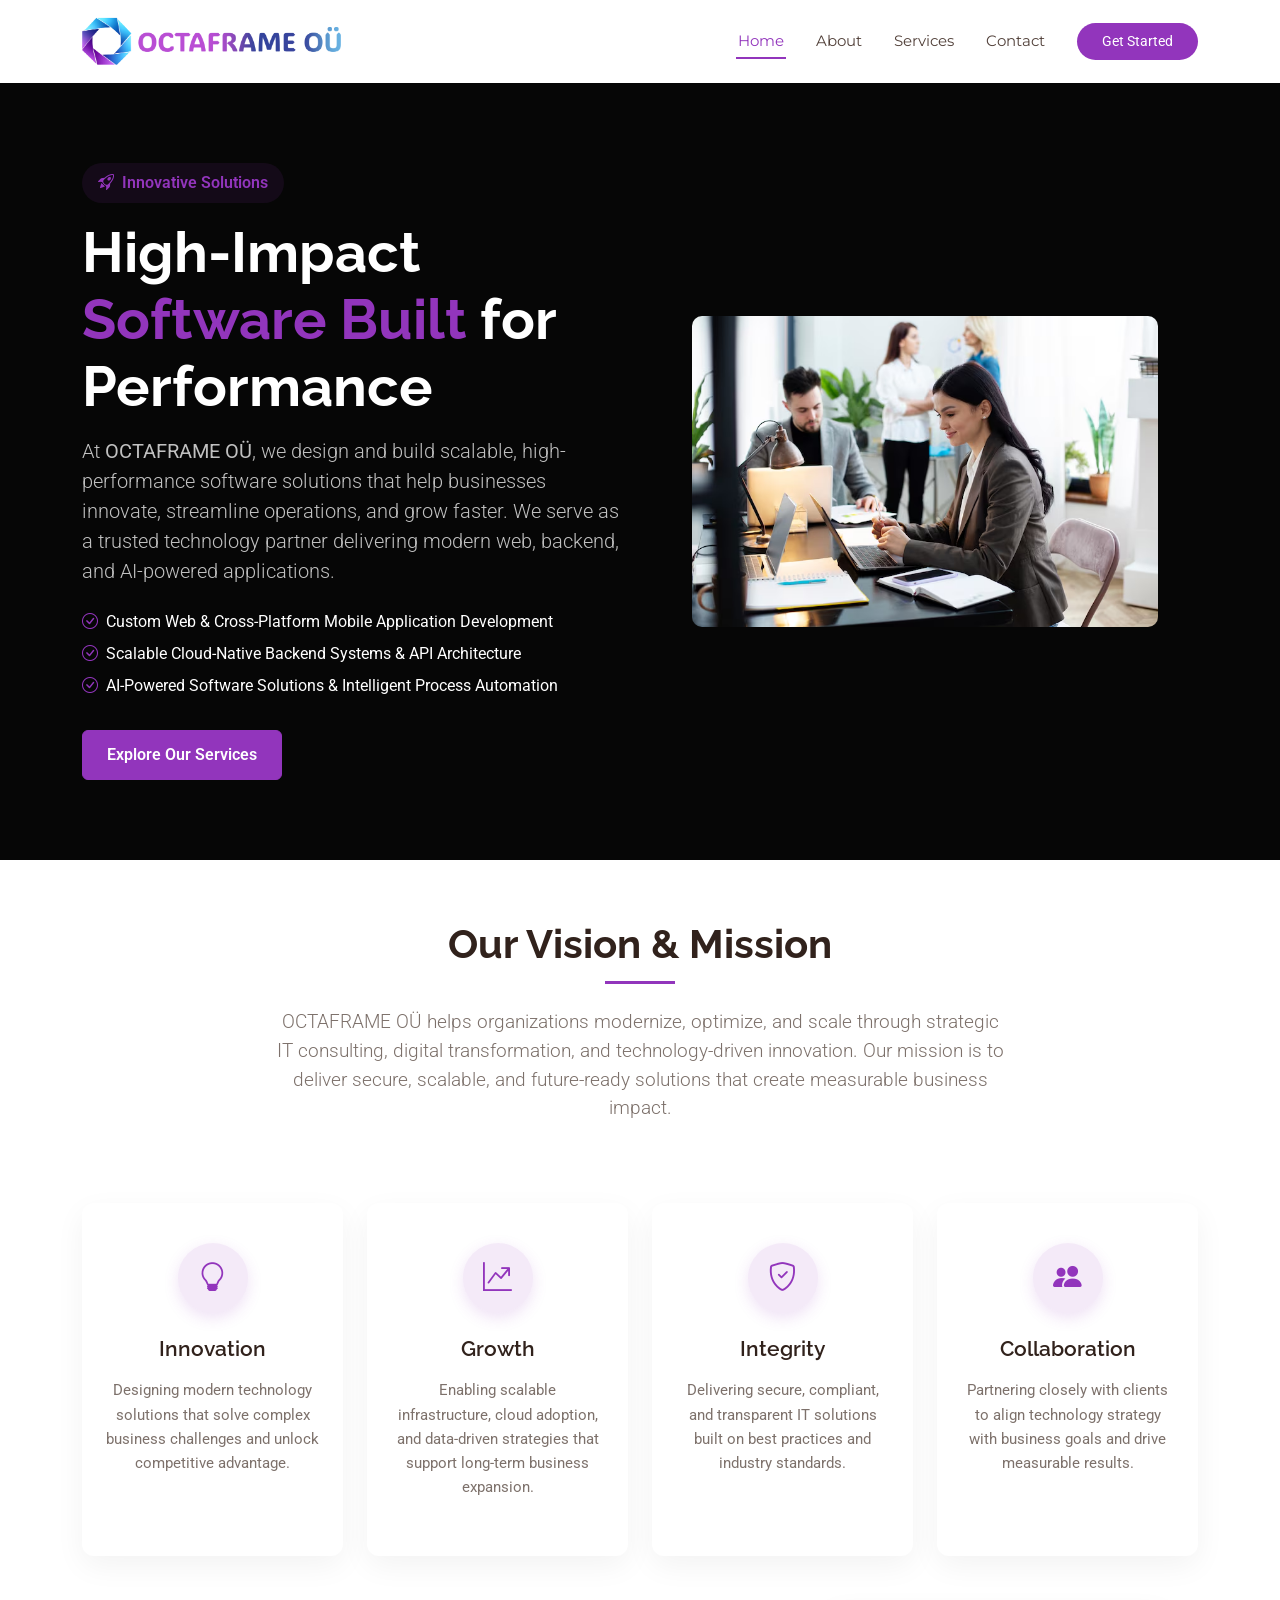
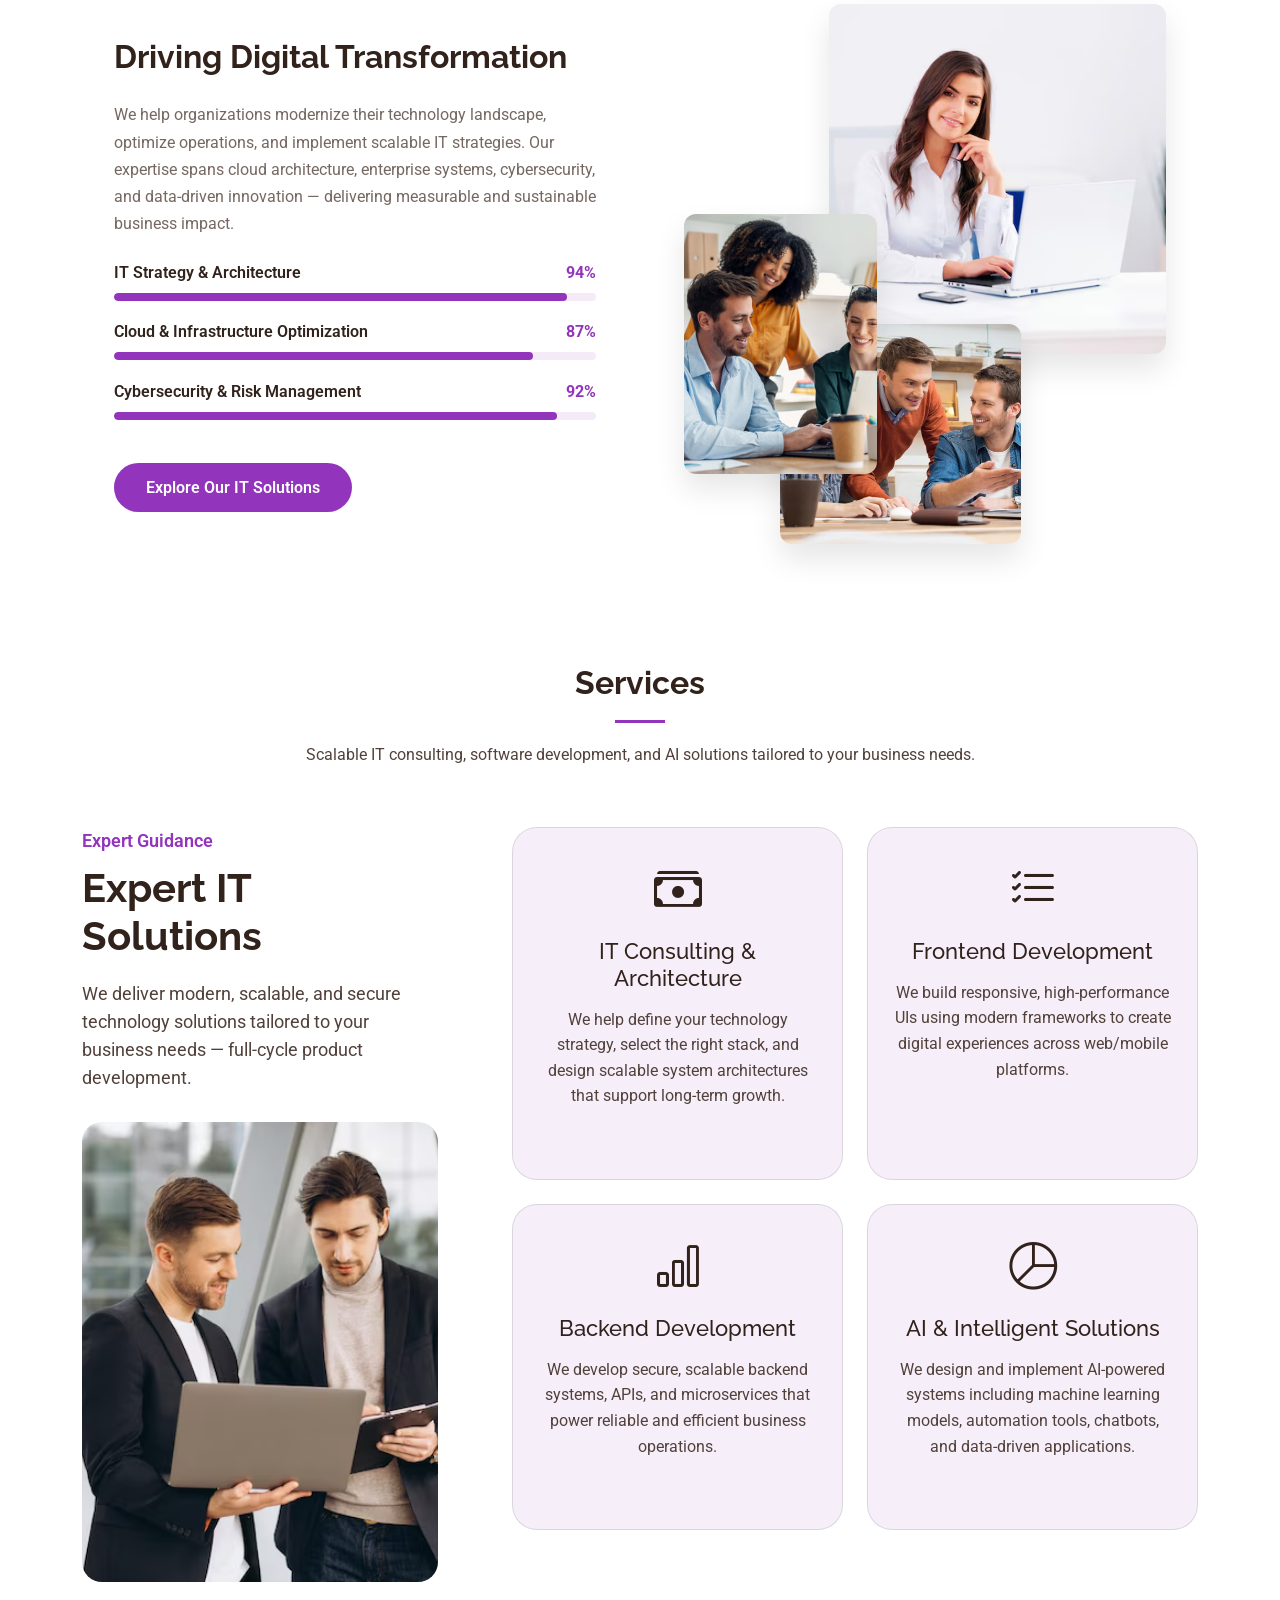
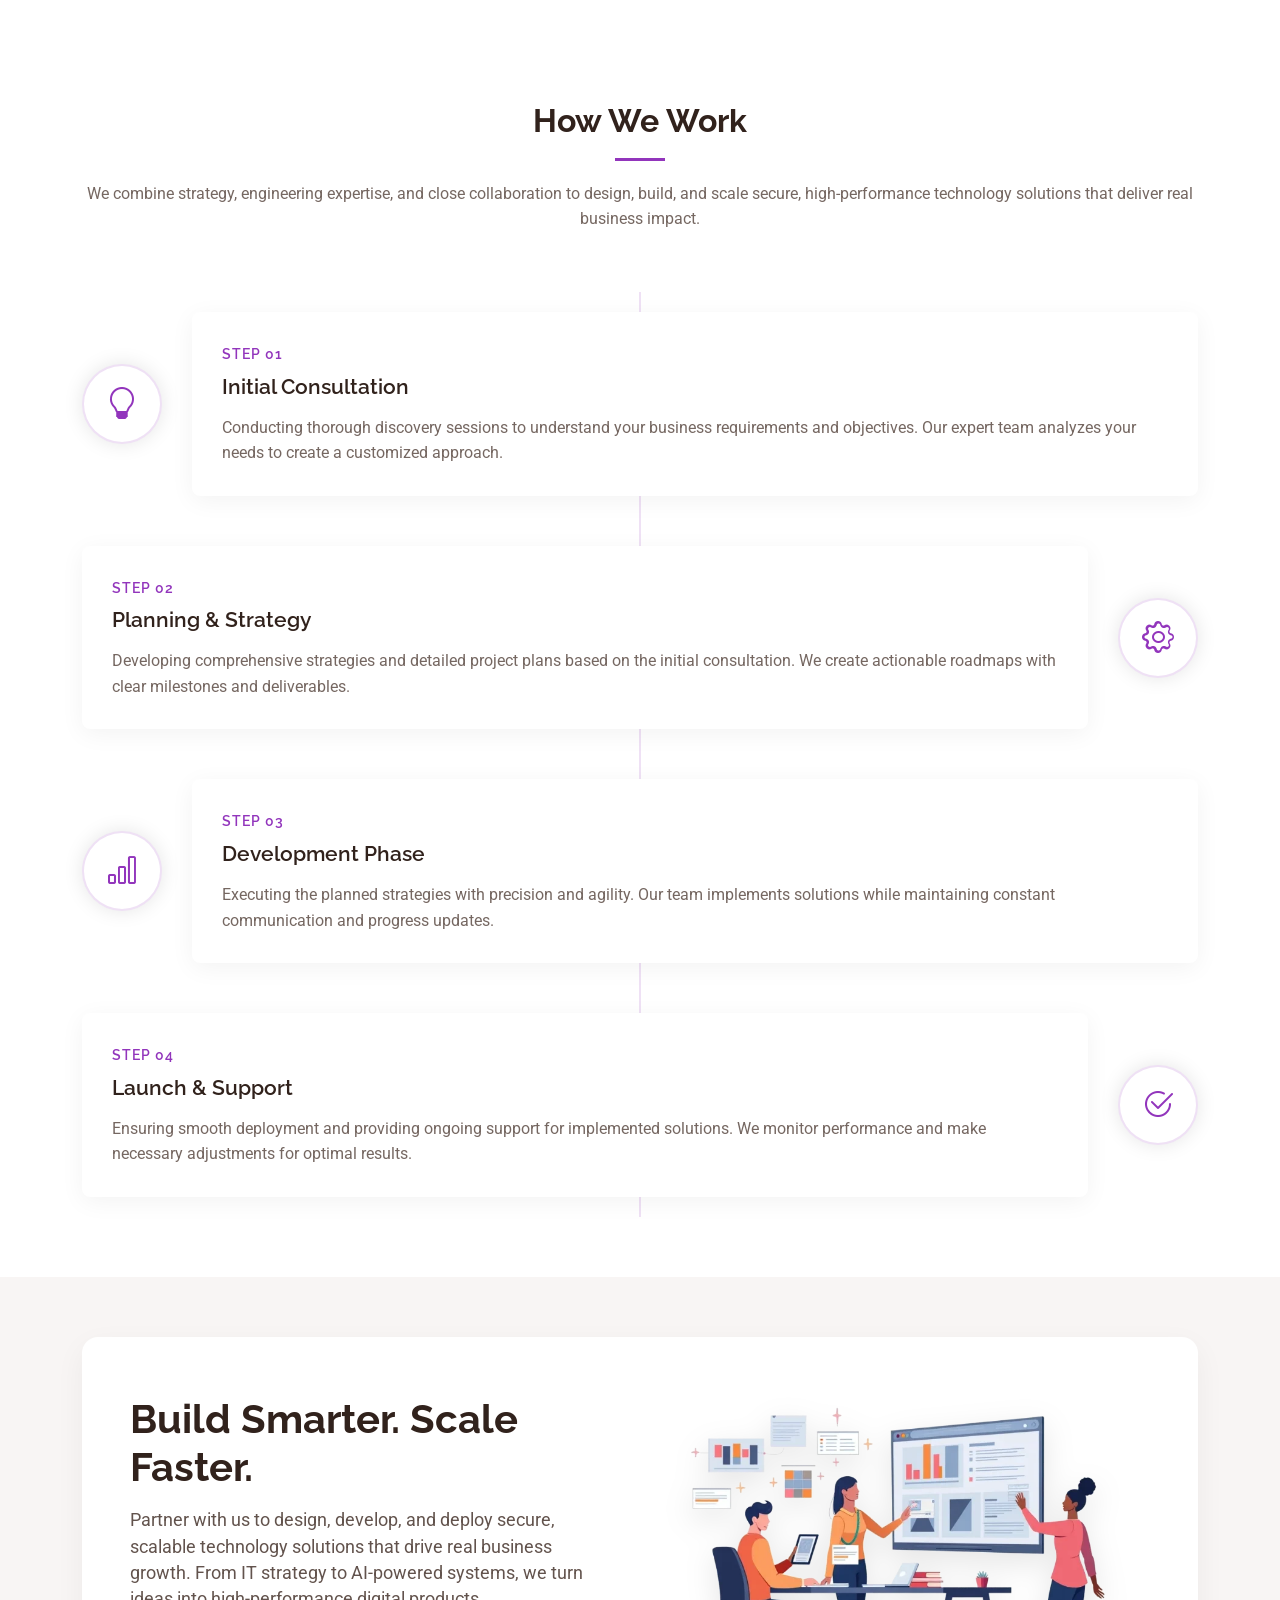
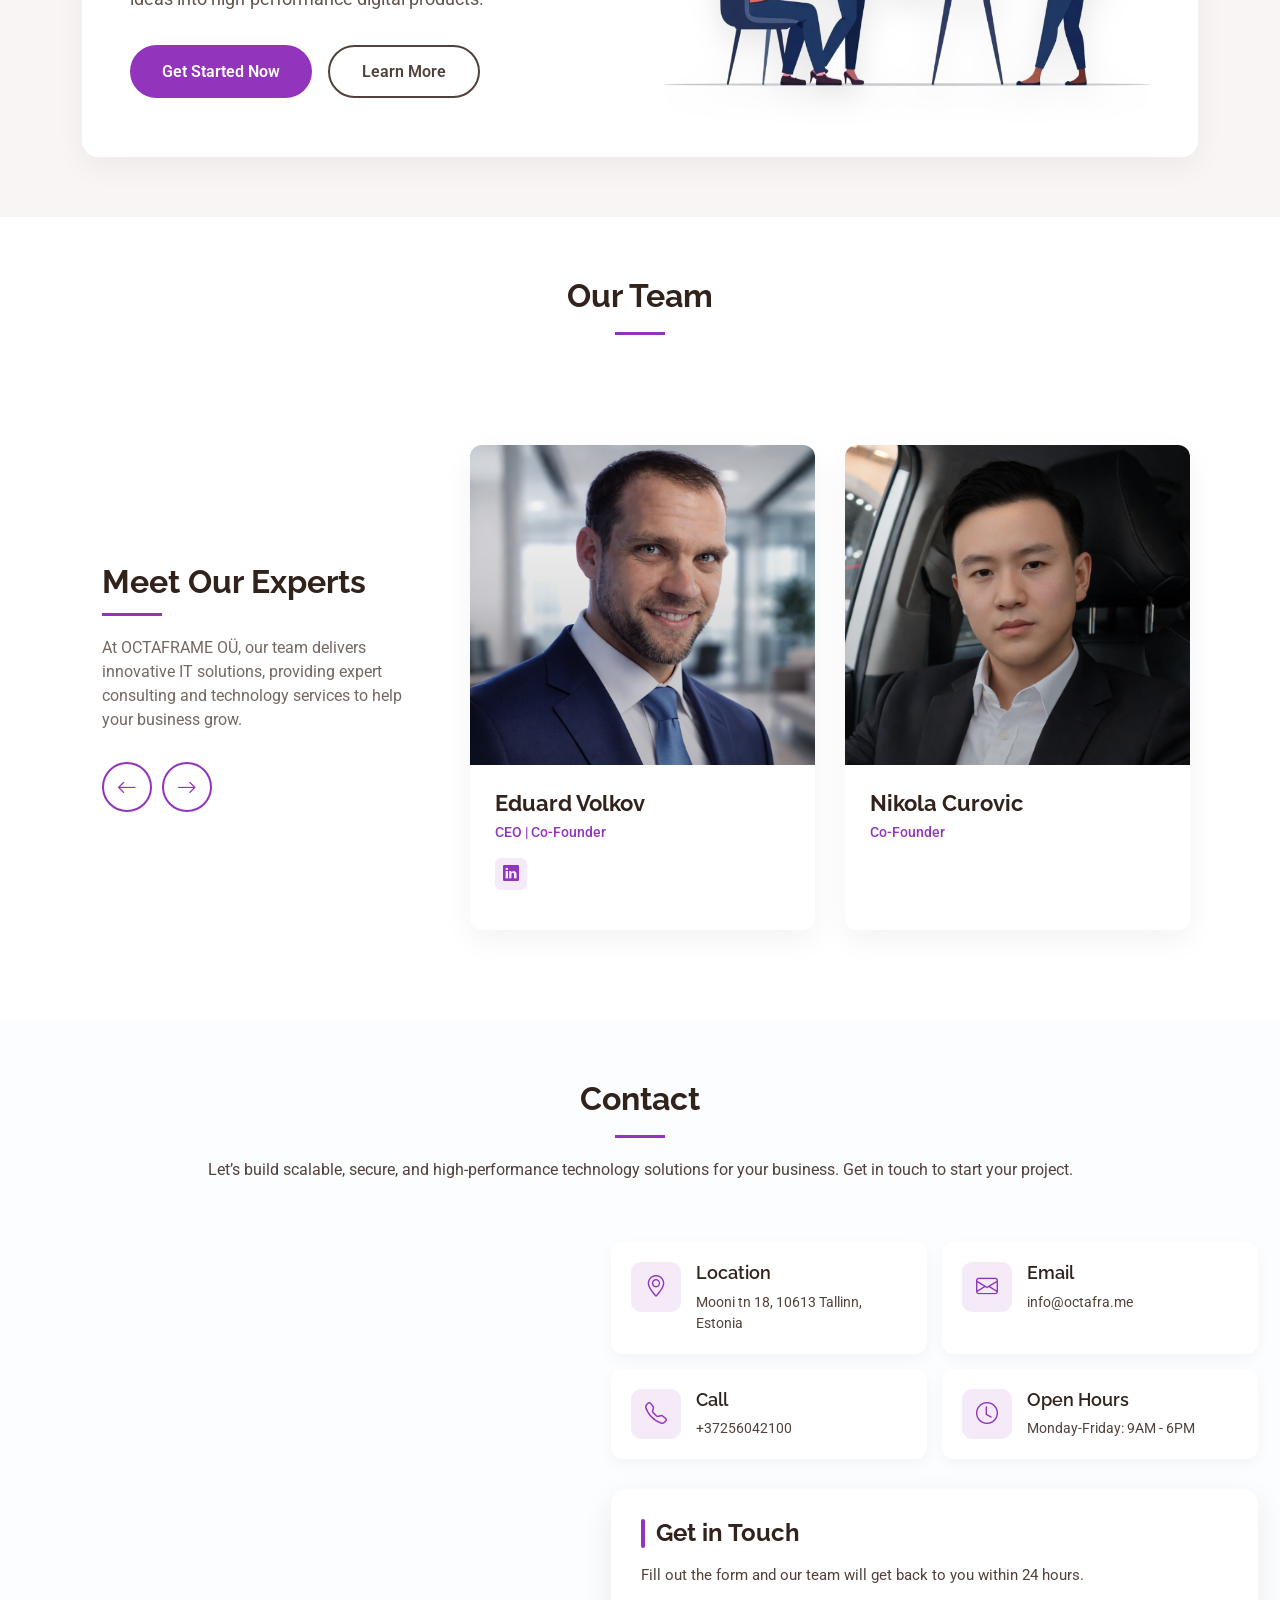
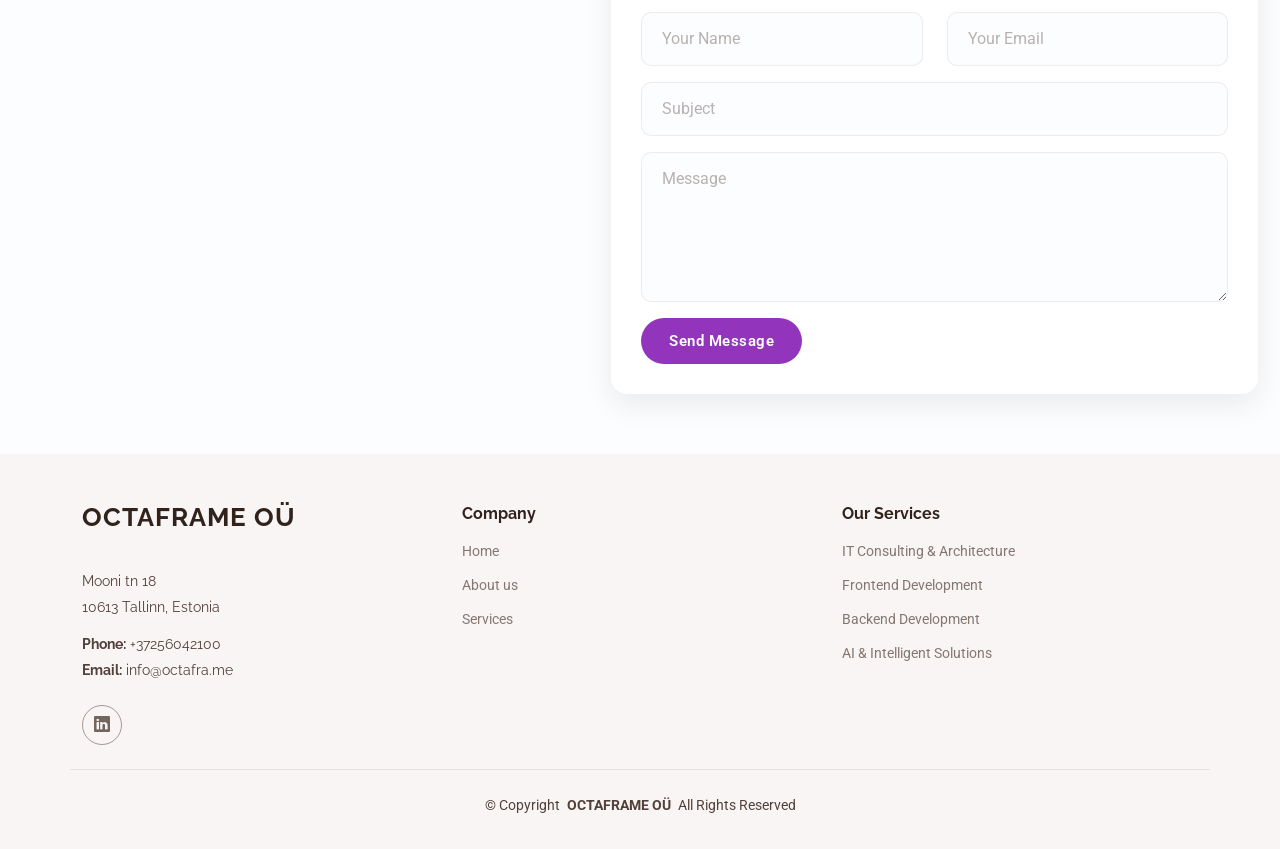
==== index.html @ 1a5373fe "first commit" ====
<!DOCTYPE html>
<html lang="en">

<head>
  <meta charset="utf-8">
  <meta content="width=device-width, initial-scale=1.0" name="viewport">
  <title>OCTAFRAME OÜ</title>
  <meta name="description" content="">
  <meta name="keywords" content="">

  <!-- Favicons -->
  <link href="assets/img/favicon.ico" rel="icon">
  <link href="assets/img/apple-touch-icon.png" rel="apple-touch-icon">

  <!-- Fonts -->
  <link href="https://fonts.googleapis.com" rel="preconnect">
  <link href="https://fonts.gstatic.com" rel="preconnect" crossorigin>
  <link href="https://fonts.googleapis.com/css2?family=Roboto:ital,wght@0,100;0,300;0,400;0,500;0,700;0,900;1,100;1,300;1,400;1,500;1,700;1,900&family=Montserrat:ital,wght@0,100;0,200;0,300;0,400;0,500;0,600;0,700;0,800;0,900;1,100;1,200;1,300;1,400;1,500;1,600;1,700;1,800;1,900&family=Raleway:ital,wght@0,100;0,200;0,300;0,400;0,500;0,600;0,700;0,800;0,900;1,100;1,200;1,300;1,400;1,500;1,600;1,700;1,800;1,900&display=swap" rel="stylesheet">

  <!-- Vendor CSS Files -->
  <link href="assets/vendor/bootstrap/css/bootstrap.min.css" rel="stylesheet">
  <link href="assets/vendor/bootstrap-icons/bootstrap-icons.css" rel="stylesheet">
  <link href="assets/vendor/aos/aos.css" rel="stylesheet">
  <link href="assets/vendor/swiper/swiper-bundle.min.css" rel="stylesheet">

  <!-- Main CSS File -->
  <link href="assets/css/main.css" rel="stylesheet">

  <!-- =======================================================
  * Template Name: Scout
  * Template URL: https://bootstrapmade.com/scout-bootstrap-multipurpose-template/
  * Updated: May 05 2025 with Bootstrap v5.3.5
  * Author: BootstrapMade.com
  * License: https://bootstrapmade.com/license/
  ======================================================== -->
</head>

<body class="index-page">

  <header id="header" class="header d-flex align-items-center sticky-top">
    <div class="container-fluid container-xl position-relative d-flex align-items-center">

      <a href="index.html" class="logo d-flex align-items-center me-auto">
        <!-- Uncomment the line below if you also wish to use an image logo -->
        <img src="assets/img/logo.png" alt="logo">
      </a>

      <nav id="navmenu" class="navmenu">
        <ul>
          <li><a href="#hero" class="active">Home</a></li>
          <li><a href="#about">About</a></li>
          <li><a href="#services">Services</a></li>
          <!-- <li><a href="#team">Team</a></li> -->
          <!-- <li class="dropdown"><a href="#"><span>Dropdown</span> <i class="bi bi-chevron-down toggle-dropdown"></i></a>
            <ul>
              <li><a href="#">Dropdown 1</a></li>
              <li class="dropdown"><a href="#"><span>Deep Dropdown</span> <i class="bi bi-chevron-down toggle-dropdown"></i></a>
                <ul>
                  <li><a href="#">Deep Dropdown 1</a></li>
                  <li><a href="#">Deep Dropdown 2</a></li>
                  <li><a href="#">Deep Dropdown 3</a></li>
                  <li><a href="#">Deep Dropdown 4</a></li>
                  <li><a href="#">Deep Dropdown 5</a></li>
                </ul>
              </li>
              <li><a href="#">Dropdown 2</a></li>
              <li><a href="#">Dropdown 3</a></li>
              <li><a href="#">Dropdown 4</a></li>
            </ul>
          </li> -->
          <li><a href="#contact">Contact</a></li>
        </ul>
        <i class="mobile-nav-toggle d-xl-none bi bi-list"></i>
      </nav>

      <a class="btn-getstarted" href="index.html#about">Get Started</a>

    </div>
  </header>

  <main class="main">

    <!-- Hero Section -->
    <section id="hero" class="hero section dark-background">
      <div class="container" data-aos="fade-up">
        <div class="row align-items-center">
          <div class="col-lg-6">
            <div class="hero-content" data-aos="fade-up" data-aos-delay="100">
              <div class="hero-tag">
                <i class="bi bi-rocket-takeoff"></i>
                <span>Innovative Solutions</span>
              </div>
              <h1>High-Impact <span class="highlight">Software Built</span> for Performance</h1>
              <p class="lead">
                At <b>OCTAFRAME OÜ</b>, we design and build scalable, high-performance software solutions that help businesses innovate, streamline operations, and grow faster. We serve as a trusted technology partner delivering modern web, backend, and AI-powered applications.
              <ul class="hero-features">
                <li><i class="bi bi-check-circle"></i> Custom Web & Cross-Platform Mobile Application Development</li>
                <li><i class="bi bi-check-circle"></i> Scalable Cloud-Native Backend Systems & API Architecture</li>
                <li><i class="bi bi-check-circle"></i> AI-Powered Software Solutions & Intelligent Process Automation</li>
              </ul>
              <div class="hero-cta">
                <a href="#services" class="btn btn-primary">Explore Our Services</a>
                <!-- <a href="tel:+1 (555) 987-6543" class="btn btn-link"><i class="bi bi-telephone"></i> +1 (555) 987-6543</a> -->
              </div>
            </div>
          </div>
          <div class="col-lg-6">
            <div class="hero-image-wrapper" data-aos="fade-up" data-aos-delay="300">
              <img src="assets/img/about/about-square-13.webp" alt="" class="img-fluid hero-image">
              <!-- <div class="stat-card top-right">
                <div class="stat-value">95%</div>
                <div class="stat-label">Client Satisfaction Score</div>
                <div class="stat-icon">
                  <i class="bi bi-graph-up-arrow"></i>
                </div>
              </div>
              <div class="stat-card bottom-left">
                <div class="stat-value">45+</div>
                <div class="stat-label">Successful Projects Completed</div>
                <div class="stat-icon">
                  <i class="bi bi-graph-up"></i>
                </div>
              </div> -->
            </div>
          </div>
        </div>
      </div>
    </section><!-- /Hero Section -->

    <!-- About Section -->
    <section id="about" class="about section">

      <div class="container" data-aos="fade-up" data-aos-delay="100">

        <div class="row justify-content-center mb-5">
          <div class="col-lg-8 text-center" data-aos="fade-up" data-aos-delay="200">
            <h2 class="section-heading">Our Vision &amp; Mission</h2>
            <p class="lead">
              OCTAFRAME OÜ helps organizations modernize, optimize, and scale through strategic IT consulting, digital transformation, and technology-driven innovation. Our mission is to deliver secure, scalable, and future-ready solutions that create measurable business impact.
            </p>
          </div>
        </div>

        <div class="row g-4 mb-5">
          <div class="col-md-6 col-lg-3" data-aos="fade-up" data-aos-delay="100">
            <div class="feature-box">
              <div class="icon-container">
                <i class="bi bi-lightbulb"></i>
              </div>
              <h4>Innovation</h4>
              <p>
                Designing modern technology solutions that solve complex business challenges and unlock competitive advantage.
              </p>
            </div>
          </div>

          <div class="col-md-6 col-lg-3" data-aos="fade-up" data-aos-delay="200">
            <div class="feature-box">
              <div class="icon-container">
                <i class="bi bi-graph-up-arrow"></i>
              </div>
              <h4>Growth</h4>
              <p>
                Enabling scalable infrastructure, cloud adoption, and data-driven strategies that support long-term business expansion.
              </p>
            </div>
          </div>

          <div class="col-md-6 col-lg-3" data-aos="fade-up" data-aos-delay="300">
            <div class="feature-box">
              <div class="icon-container">
                <i class="bi bi-shield-check"></i>
              </div>
              <h4>Integrity</h4>
              <p>
                Delivering secure, compliant, and transparent IT solutions built on best practices and industry standards.
              </p>
            </div>
          </div>

          <div class="col-md-6 col-lg-3" data-aos="fade-up" data-aos-delay="400">
            <div class="feature-box">
              <div class="icon-container">
                <i class="bi bi-people-fill"></i>
              </div>
              <h4>Collaboration</h4>
              <p>
                Partnering closely with clients to align technology strategy with business goals and drive measurable results.
              </p>
            </div>
          </div>
        </div>

        <div class="row align-items-center about-showcase">
          <div class="col-lg-6 order-lg-2" data-aos="fade-left" data-aos-delay="300">
            <div class="about-image-grid">
              <img src="assets/img/about/about-15.webp" class="img-grid-main" alt="Our company vision">
              <img src="assets/img/about/about-17.webp" class="img-grid-secondary" alt="Our team">
              <img src="assets/img/about/about-square-5.webp" class="img-grid-tertiary" alt="Our workspace">
              <!-- <div class="experience-badge" data-aos="zoom-in" data-aos-delay="500">
                <span class="years">2+</span>
                <span class="text">Years of Excellence</span>
              </div> -->
            </div>
          </div>
          <div class="col-lg-6 order-lg-1" data-aos="fade-right" data-aos-delay="200">
            <div class="about-content-box">
              <h3>Driving Digital Transformation</h3>
              <p class="mb-4">
                We help organizations modernize their technology landscape, optimize operations, and implement scalable IT strategies. Our expertise spans cloud architecture, enterprise systems, cybersecurity, and data-driven innovation — delivering measurable and sustainable business impact.
              </p>

              <div class="progress-item">
                <div class="d-flex justify-content-between">
                  <span class="progress-title">IT Strategy & Architecture</span>
                  <span class="progress-percent">94%</span>
                </div>
                <div class="progress">
                  <div class="progress-bar" role="progressbar" style="width: 94%" aria-valuenow="94" aria-valuemin="0" aria-valuemax="100"></div>
                </div>
              </div>

              <div class="progress-item">
                <div class="d-flex justify-content-between">
                  <span class="progress-title">Cloud & Infrastructure Optimization</span>
                  <span class="progress-percent">87%</span>
                </div>
                <div class="progress">
                  <div class="progress-bar" role="progressbar" style="width: 87%" aria-valuenow="87" aria-valuemin="0" aria-valuemax="100"></div>
                </div>
              </div>

              <div class="progress-item">
                <div class="d-flex justify-content-between">
                  <span class="progress-title">Cybersecurity & Risk Management</span>
                  <span class="progress-percent">92%</span>
                </div>
                <div class="progress">
                  <div class="progress-bar" role="progressbar" style="width: 92%" aria-valuenow="92" aria-valuemin="0" aria-valuemax="100"></div>
                </div>
              </div>

              <a href="about.html" class="btn btn-discover mt-4">Explore Our IT Solutions</a>
            </div>
          </div>
        </div>

      </div>

    </section><!-- /About Section -->

    <!-- Stats Section -->
    <!-- <section id="stats" class="stats section light-background">

      <div class="container" data-aos="fade-up" data-aos-delay="100">

        <div class="row gy-4">

          <div class="col-lg-6 col-md-12">
            <div class="stats-overview text-center text-lg-start" data-aos="fade-right" data-aos-delay="200">
              <h3>Our growth in numbers</h3>
              <p>
                In just over two years, we’ve partnered with ambitious businesses to deliver modern IT solutions, scalable systems, and measurable digital impact.
              </p>
            </div>
          </div>

          <div class="col-lg-6 col-md-12">
            <div class="stats-grid" data-aos="zoom-in" data-aos-delay="300">
              <div class="stats-card">
                <div class="stats-icon">
                  <i class="bi bi-people-fill"></i>
                </div>
                <div class="stats-content">
                  <div class="stats-number">
                    <span data-purecounter-start="0" data-purecounter-end="13" data-purecounter-duration="1" class="purecounter"></span><span class="plus">+</span>
                  </div>
                  <p>Satisfied Clients</p>
                </div>
              </div>

              <div class="stats-card">
                <div class="stats-icon">
                  <i class="bi bi-folder2-open"></i>
                </div>
                <div class="stats-content">
                  <div class="stats-number">
                    <span data-purecounter-start="0" data-purecounter-end="45" data-purecounter-duration="1" class="purecounter"></span><span class="plus">+</span>
                  </div>
                  <p>Projects Delivered</p>
                </div>
              </div>

              <div class="stats-card">
                <div class="stats-icon">
                  <i class="bi bi-headset"></i>
                </div>
                <div class="stats-content">
                  <div class="stats-number">
                    <span data-purecounter-start="0" data-purecounter-end="5000" data-purecounter-duration="1" class="purecounter"></span><span class="plus">+</span>
                  </div>
                  <p>Consulting Hours</p>
                </div>
              </div>

              <div class="stats-card">
                <div class="stats-icon">
                  <i class="bi bi-person-workspace"></i>
                </div>
                <div class="stats-content">
                  <div class="stats-number">
                    <span data-purecounter-start="0" data-purecounter-end="25" data-purecounter-duration="1" class="purecounter"></span><span class="plus">+</span>
                  </div>
                  <p>Technology Experts</p>
                </div>
              </div>
            </div>
          </div>

        </div>

      </div>

    </section> -->
    <!-- /Stats Section -->

    <!-- Services Section -->
    <section id="services" class="services section">

      <!-- Section Title -->
      <div class="container section-title" data-aos="fade-up">
        <h2>Services</h2>
        <p>Scalable IT consulting, software development, and AI solutions tailored to your business needs.</p>
      </div><!-- End Section Title -->

      <div class="container" data-aos="fade-up" data-aos-delay="100">

        <div class="services-row">
          <div class="row">
            <div class="col-lg-4">
              <div class="services-headline" data-aos="fade-up">
                <p class="services-subtitle">Expert Guidance</p>
                <h2 class="services-title">Expert IT Solutions</h2>
              </div>

              <div class="services-description" data-aos="fade-up" data-aos-delay="100">
                <p>
                 We deliver modern, scalable, and secure technology solutions tailored to your business needs — full-cycle product development.
                </p>
              </div>

              <div class="services-image-container" data-aos="fade-up" data-aos-delay="200">
                <div class="services-image">
                  <img src="assets/img/services/services-12.webp" alt="Services" class="img-fluid">
                </div>
              </div>
            </div>

            <div class="col-lg-8">
              <div class="services-grid">
                <div class="row gy-4">
                  <!-- Service Item 1 -->
                  <div class="col-md-6" data-aos="fade-up" data-aos-delay="100">
                    <div class="service-card">
                      <div class="service-content text-center">
                        <div class="service-icon">
                          <i class="bi bi-cash-stack"></i>
                        </div>
                        <div class="service-info">
                          <h3><a href="#">IT Consulting & Architecture</a></h3>
                          <p>We help define your technology strategy, select the right stack, and design scalable system architectures that support long-term growth.</p>
                          <!-- <div class="service-action">
                            <a href="service-details.html" class="read-more-btn">Details <i class="bi bi-arrow-right"></i></a>
                          </div> -->
                        </div>
                      </div>
                    </div>
                  </div>

                  <!-- Service Item 2 -->
                  <div class="col-md-6" data-aos="fade-up" data-aos-delay="200">
                    <div class="service-card">
                      <div class="service-content text-center">
                        <div class="service-icon">
                          <i class="bi bi-list-check"></i>
                        </div>
                        <div class="service-info">
                          <h3><a href="#">Frontend Development</a></h3>
                          <p>
                            We build responsive, high-performance UIs using modern frameworks to create digital experiences across web/mobile platforms.
                          </p>
                          <!-- <div class="service-action">
                            <a href="service-details.html" class="read-more-btn">View More <i class="bi bi-arrow-right"></i></a>
                          </div> -->
                        </div>
                      </div>
                    </div>
                  </div>

                  <!-- Service Item 3 -->
                  <div class="col-md-6" data-aos="fade-up" data-aos-delay="300">
                    <div class="service-card">
                      <div class="service-content text-center">
                        <div class="service-icon">
                          <i class="bi bi-bar-chart"></i>
                        </div>
                        <div class="service-info">
                          <h3><a href="#">Backend Development</a></h3>
                          <p>
                            We develop secure, scalable backend systems, APIs, and microservices that power reliable and efficient business operations.
                          </p>
                          <!-- <div class="service-action">
                            <a href="service-details.html" class="read-more-btn">Read More <i class="bi bi-arrow-right"></i></a>
                          </div> -->
                        </div>
                      </div>
                    </div>
                  </div>

                  <!-- Service Item 4 -->
                  <div class="col-md-6" data-aos="fade-up" data-aos-delay="400">
                    <div class="service-card">
                      <div class="service-content text-center">
                        <div class="service-icon">
                          <i class="bi bi-pie-chart"></i>
                        </div>
                        <div class="service-info">
                          <h3><a href="#">AI & Intelligent Solutions</a></h3>
                          <p>
                            We design and implement AI-powered systems including machine learning models, automation tools, chatbots, and data-driven applications.
                          </p>
                          <!-- <div class="service-action">
                            <a href="service-details.html" class="read-more-btn">Learn More <i class="bi bi-arrow-right"></i></a>
                          </div> -->
                        </div>
                      </div>
                    </div>
                  </div>
                </div>
              </div>
            </div>
          </div>
        </div>

      </div>

    </section><!-- /Services Section -->

    
  

    <!-- How We Work Section -->
    <section id="how-we-work" class="how-we-work section">

      <!-- Section Title -->
      <div class="container section-title" data-aos="fade-up">
        <h2>How We Work</h2>
        <p>
          We combine strategy, engineering expertise, and close collaboration to design, build, and scale secure, high-performance technology solutions that deliver real business impact.
        </p>
      </div><!-- End Section Title -->

      <div class="container" data-aos="fade-up" data-aos-delay="100">

        <div class="steps-wrapper">

          <div class="step-item" data-aos="fade-right" data-aos-delay="200">
            <div class="step-content">
              <div class="step-icon">
                <i class="bi bi-lightbulb"></i>
              </div>
              <div class="step-info">
                <span class="step-number">Step 01</span>
                <h3>Initial Consultation</h3>
                <p>Conducting thorough discovery sessions to understand your business requirements and objectives. Our expert team analyzes your needs to create a customized approach.</p>
              </div>
            </div>
          </div><!-- End Step Item -->

          <div class="step-item" data-aos="fade-left" data-aos-delay="300">
            <div class="step-content">
              <div class="step-icon">
                <i class="bi bi-gear"></i>
              </div>
              <div class="step-info">
                <span class="step-number">Step 02</span>
                <h3>Planning &amp; Strategy</h3>
                <p>Developing comprehensive strategies and detailed project plans based on the initial consultation. We create actionable roadmaps with clear milestones and deliverables.</p>
              </div>
            </div>
          </div><!-- End Step Item -->

          <div class="step-item" data-aos="fade-right" data-aos-delay="400">
            <div class="step-content">
              <div class="step-icon">
                <i class="bi bi-bar-chart"></i>
              </div>
              <div class="step-info">
                <span class="step-number">Step 03</span>
                <h3>Development Phase</h3>
                <p>Executing the planned strategies with precision and agility. Our team implements solutions while maintaining constant communication and progress updates.</p>
              </div>
            </div>
          </div><!-- End Step Item -->

          <div class="step-item" data-aos="fade-left" data-aos-delay="500">
            <div class="step-content">
              <div class="step-icon">
                <i class="bi bi-check2-circle"></i>
              </div>
              <div class="step-info">
                <span class="step-number">Step 04</span>
                <h3>Launch &amp; Support</h3>
                <p>Ensuring smooth deployment and providing ongoing support for implemented solutions. We monitor performance and make necessary adjustments for optimal results.</p>
              </div>
            </div>
          </div><!-- End Step Item -->

        </div>

      </div>

    </section><!-- /How We Work Section -->


    <!-- Call To Action Section -->
    <section id="call-to-action" class="call-to-action section light-background">
      <div class="container" data-aos="fade-up" data-aos-delay="100">
        <div class="cta-wrapper">
          <div class="cta-content" data-aos="fade-right" data-aos-delay="200">
            <h2>Build Smarter. Scale Faster.</h2>
            <p>
              Partner with us to design, develop, and deploy secure, scalable technology solutions that drive real business growth. From IT strategy to AI-powered systems, we turn ideas into high-performance digital products.
            </p>
            <div class="cta-buttons">
              <a href="#" class="btn-primary">Get Started Now</a>
              <a href="#" class="btn-outline">Learn More</a>
            </div>
          </div>
          <div class="cta-image" data-aos="fade-left" data-aos-delay="300">
            <img src="assets/img/illustration/illustration-13.webp" alt="CTA Illustration" class="img-fluid">
          </div>
        </div>
      </div>
    </section><!-- /Call To Action Section -->

     <!-- Team Section -->
    <section id="team" class="team section">
      <!-- Section Title -->
      <div class="container section-title" data-aos="fade-up">
        <h2>Our Team</h2>
      </div><!-- End Section Title -->

      <div class="container" data-aos="fade-up" data-aos-delay="100">

        <div class="row">
          <div class="col-lg-4 team-intro" data-aos="fade-right" data-aos-delay="200">
            <div class="team-intro-content">
              <h2>Meet Our Experts</h2>
              <p>At OCTAFRAME OÜ, our team delivers innovative IT solutions, providing expert consulting and technology services to help your business grow.</p>
              <div class="team-navigation">
                <button class="team-nav-prev"><i class="bi bi-arrow-left"></i></button>
                <button class="team-nav-next"><i class="bi bi-arrow-right"></i></button>
              </div>
            </div>
          </div>

          <div class="col-lg-8 team-carousel-wrap">
            <div class="team-carousel swiper init-swiper">
              <script type="application/json" class="swiper-config">
                {
                  "loop": true,
                  "speed": 800,
                  "autoplay": {
                    "delay": 5000
                  },
                  "slidesPerView": 1,
                  "spaceBetween": 20,
                  "navigation": {
                    "nextEl": ".team-nav-next",
                    "prevEl": ".team-nav-prev"
                  },
                  "breakpoints": {
                    "576": {
                      "slidesPerView": 2,
                      "spaceBetween": 20
                    },
                    "992": {
                      "slidesPerView": 2,
                      "spaceBetween": 30
                    }
                  }
                }
              </script>
              <div class="swiper-wrapper">

                <div class="swiper-slide">
                  <div class="member-card">
                    <div class="member-image">
                      <img src="assets/img/person/person-m-3.webp" class="img-fluid" alt="" loading="lazy">
                    </div>
                    <div class="member-info">
                      <h3>Eduard Volkov</h3>
                      <span>CEO | Co-Founder</span>
                      <div class="member-social">
                        <!-- <a href="#"><i class="bi bi-twitter-x"></i></a>
                        <a href="#"><i class="bi bi-facebook"></i></a> -->
                        <a href="https://www.linkedin.com/in/eduardvolkov/" target="_blank"><i class="bi bi-linkedin"></i></a>
                      </div>
                      <!-- <div class="member-bio">
                        <p>Lorem ipsum dolor sit amet, consectetur adipiscing elit. Ut elit tellus, luctus nec ullamcorper mattis.</p>
                      </div> -->
                    </div>
                  </div>
                </div><!-- End slide item -->

                <div class="swiper-slide">
                  <div class="member-card">
                    <div class="member-image">
                      <img src="assets/img/person/person-f-5.webp" class="img-fluid" alt="" loading="lazy">
                    </div>
                    <div class="member-info">
                      <h3>Nikola Curovic</h3>
                      <span>Co-Founder</span>
                      <!-- <div class="member-social">
                        <a href="#"><i class="bi bi-twitter-x"></i></a>
                        <a href="#"><i class="bi bi-facebook"></i></a>
                        <a href="#"><i class="bi bi-linkedin"></i></a>
                      </div>
                      <div class="member-bio">
                        <p>Duis aute irure dolor in reprehenderit in voluptate velit esse cillum dolore eu fugiat nulla pariatur.</p>
                      </div> -->
                    </div>
                  </div>
                </div><!-- End slide item -->

              </div>
            </div>
          </div>
        </div>

      </div>
    </section><!-- /Team Section -->


    <!-- Contact Section -->
    <section id="contact" class="contact section">
      <!-- Section Title -->
      <div class="container section-title" data-aos="fade-up">
        <h2>Contact</h2>
        <p>Let’s build scalable, secure, and high-performance technology solutions for your business. Get in touch to start your project.</p>
      </div><!-- End Section Title -->

      <div class="container" data-aos="fade-up" data-aos-delay="100">
        <div class="contact-main-wrapper">
          <div class="map-wrapper">
            <iframe src="https://www.google.com/maps/embed?pb=!1m14!1m8!1m3!1d48389.78314118045!2d24.753693!3d59.429411!3m2!1i1024!2i768!4f13.1!3m3!1m2!1s0x4693d3fa8e982d6f%3A0x1d3b5fc9ff2adbb9!2sMooni%20tn%2018%2C%2010613%20Tallinn%2C%20Estonia!5e0!3m2!1sen!2sus!4v1676961268712!5m2!1sen!2sus" width="100%" height="100%" style="border:0;" allowfullscreen="" loading="lazy" referrerpolicy="no-referrer-when-downgrade"></iframe>
          </div>
          <div class="contact-content">
            <div class="contact-cards-container" data-aos="fade-up" data-aos-delay="300">
              <div class="contact-card">
                <div class="icon-box">
                  <i class="bi bi-geo-alt"></i>
                </div>
                <div class="contact-text">
                  <h4>Location</h4>
                  <p>Mooni tn 18, 10613 Tallinn, Estonia</p>
                </div>
              </div>

              <div class="contact-card">
                <div class="icon-box">
                  <i class="bi bi-envelope"></i>
                </div>
                <div class="contact-text">
                  <h4>Email</h4>
                  <p>info@octafra.me</p>
                </div>
              </div>

              <div class="contact-card">
                <div class="icon-box">
                  <i class="bi bi-telephone"></i>
                </div>
                <div class="contact-text">
                  <h4>Call</h4>
                  <p>+37256042100</p>
                </div>
              </div>

              <div class="contact-card">
                <div class="icon-box">
                  <i class="bi bi-clock"></i>
                </div>
                <div class="contact-text">
                  <h4>Open Hours</h4>
                  <p>Monday-Friday: 9AM - 6PM</p>
                </div>
              </div>
            </div>

            <div class="contact-form-container" data-aos="fade-up" data-aos-delay="400">
              <h3>Get in Touch</h3>
              <p>
                Fill out the form and our team will get back to you within 24 hours.
              </p>

              <form action="forms/contact.php" method="post" class="php-email-form">
                <div class="row">
                  <div class="col-md-6 form-group">
                    <input type="text" name="name" class="form-control" id="name" placeholder="Your Name" required="">
                  </div>
                  <div class="col-md-6 form-group mt-3 mt-md-0">
                    <input type="email" class="form-control" name="email" id="email" placeholder="Your Email" required="">
                  </div>
                </div>
                <div class="form-group mt-3">
                  <input type="text" class="form-control" name="subject" id="subject" placeholder="Subject" required="">
                </div>
                <div class="form-group mt-3">
                  <textarea class="form-control" name="message" rows="5" placeholder="Message" required=""></textarea>
                </div>

                <div class="my-3">
                  <div class="loading">Loading</div>
                  <div class="error-message"></div>
                  <div class="sent-message">Your message has been sent. Thank you!</div>
                </div>

                <div class="form-submit">
                  <button type="submit">Send Message</button>
                </div>
              </form>
            </div>
          </div>
        </div>
      </div>
    </section><!-- /Contact Section -->

  </main>

  <footer id="footer" class="footer position-relative light-background">

    <div class="container footer-top">
      <div class="row gy-4">
        <div class="col-lg-4 col-md-6 footer-about">
          <a href="index.html" class="logo d-flex align-items-center">
            <span class="sitename">OCTAFRAME OÜ<span>
          </a>
          <div class="footer-contact pt-3">
            <p>Mooni tn 18</p>
            <p>10613 Tallinn, Estonia</p>
            <p class="mt-3"><strong>Phone:</strong> <span>+37256042100</span></p>
            <p><strong>Email:</strong> <span>info@octafra.me</span></p>
          </div>
          <div class="social-links d-flex mt-4">
            <!-- <a href=""><i class="bi bi-twitter-x"></i></a>
            <a href=""><i class="bi bi-facebook"></i></a>
            <a href=""><i class="bi bi-instagram"></i></a> -->
            <a href="https://www.linkedin.com/company/octaframe-o%C3%BC/" target="_blank"><i class="bi bi-linkedin"></i></a>
          </div>
        </div>

        <div class="col-lg-4 col-md-3 footer-links">
          <h4>Company</h4>
          <ul>
            <li><a href="#">Home</a></li>
            <li><a href="#about">About us</a></li>
            <li><a href="#services">Services</a></li>
          </ul>
        </div>

        <div class="col-lg-4 col-md-3 footer-links">
          <h4>Our Services</h4>
          <ul>
            <li><a href="#services">IT Consulting & Architecture</a></li>
            <li><a href="#services">Frontend Development</a></li>
            <li><a href="#services">Backend Development</a></li>
            <li><a href="#services">AI & Intelligent Solutions</a></li>
          </ul>
        </div>
      </div>
    </div>

    <div class="container copyright text-center mt-4">
      <p>© <span>Copyright</span> <strong class="px-1 sitename">OCTAFRAME OÜ</strong> <span>All Rights Reserved</span></p>
      <div class="credits">
        <!-- All the links in the footer should remain intact. -->
        <!-- You can delete the links only if you've purchased the pro version. -->
        <!-- Licensing information: https://bootstrapmade.com/license/ -->
        <!-- Purchase the pro version with working PHP/AJAX contact form: [buy-url] -->
      </div>
    </div>

  </footer>

  <!-- Scroll Top -->
  <a href="#" id="scroll-top" class="scroll-top d-flex align-items-center justify-content-center"><i class="bi bi-arrow-up-short"></i></a>

  <!-- Vendor JS Files -->
  <script src="assets/vendor/bootstrap/js/bootstrap.bundle.min.js"></script>
  <script src="assets/vendor/php-email-form/validate.js"></script>
  <script src="assets/vendor/aos/aos.js"></script>
  <script src="assets/vendor/purecounter/purecounter_vanilla.js"></script>
  <script src="assets/vendor/swiper/swiper-bundle.min.js"></script>

  <!-- Main JS File -->
  <script src="assets/js/main.js"></script>

</body>

</html>
---- assets/css/main.css ----
/**
* Template Name: Scout
* Template URL: https://bootstrapmade.com/scout-bootstrap-multipurpose-template/
* Updated: May 05 2025 with Bootstrap v5.3.5
* Author: BootstrapMade.com
* License: https://bootstrapmade.com/license/
*/

/*--------------------------------------------------------------
# Font & Color Variables
# Help: https://bootstrapmade.com/color-system/
--------------------------------------------------------------*/
/* Fonts */
:root {
  --default-font: "Roboto",  system-ui, -apple-system, "Segoe UI", Roboto, "Helvetica Neue", Arial, "Noto Sans", "Liberation Sans", sans-serif, "Apple Color Emoji", "Segoe UI Emoji", "Segoe UI Symbol", "Noto Color Emoji";
  --heading-font: "Raleway",  sans-serif;
  --nav-font: "Montserrat",  sans-serif;
}

/* Global Colors - The following color variables are used throughout the website. Updating them here will change the color scheme of the entire website */
:root { 
  --background-color: #ffffff; /* Background color for the entire website, including individual sections */
  --default-color: #52413a; /* Default color used for the majority of the text content across the entire website */
  --heading-color: #31221c; /* Color for headings, subheadings and title throughout the website */
  --accent-color: rgb(146, 53, 188); /* Accent color that represents your brand on the website. It's used for buttons, links, and other elements that need to stand out */
  --surface-color: #ffffff; /* The surface color is used as a background of boxed elements within sections, such as cards, icon boxes, or other elements that require a visual separation from the global background. */
  --contrast-color: #ffffff; /* Contrast color for text, ensuring readability against backgrounds of accent, heading, or default colors. */
}

/* Nav Menu Colors - The following color variables are used specifically for the navigation menu. They are separate from the global colors to allow for more customization options */
:root {
  --nav-color: #52413a;  /* The default color of the main navmenu links */
  --nav-hover-color: rgb(146, 53, 188); /* Applied to main navmenu links when they are hovered over or active */
  --nav-mobile-background-color: #ffffff; /* Used as the background color for mobile navigation menu */
  --nav-dropdown-background-color: #ffffff; /* Used as the background color for dropdown items that appear when hovering over primary navigation items */
  --nav-dropdown-color: #52413a; /* Used for navigation links of the dropdown items in the navigation menu. */
  --nav-dropdown-hover-color: rgb(146, 53, 188); /* Similar to --nav-hover-color, this color is applied to dropdown navigation links when they are hovered over. */
}

/* Color Presets - These classes override global colors when applied to any section or element, providing reuse of the sam color scheme. */

.light-background {
  --background-color: #f8f5f4;
  --surface-color: #ffffff;
}

.dark-background {
  --background-color: #060606;
  --default-color: #ffffff;
  --heading-color: #ffffff;
  --surface-color: #343333;
  --contrast-color: #ffffff;
}

/* Smooth scroll */
:root {
  scroll-behavior: smooth;
}

/*--------------------------------------------------------------
# General Styling & Shared Classes
--------------------------------------------------------------*/
body {
  color: var(--default-color);
  background-color: var(--background-color);
  font-family: var(--default-font);
}

a {
  color: var(--accent-color);
  text-decoration: none;
  transition: 0.3s;
}

a:hover {
  color: color-mix(in srgb, var(--accent-color), transparent 25%);
  text-decoration: none;
}

h1,
h2,
h3,
h4,
h5,
h6 {
  color: var(--heading-color);
  font-family: var(--heading-font);
}

/* PHP Email Form Messages
------------------------------*/
.php-email-form .error-message {
  display: none;
  background: #df1529;
  color: #ffffff;
  text-align: left;
  padding: 15px;
  margin-bottom: 24px;
  font-weight: 600;
}

.php-email-form .sent-message {
  display: none;
  color: #ffffff;
  background: #059652;
  text-align: center;
  padding: 15px;
  margin-bottom: 24px;
  font-weight: 600;
}

.php-email-form .loading {
  display: none;
  background: var(--surface-color);
  text-align: center;
  padding: 15px;
  margin-bottom: 24px;
}

.php-email-form .loading:before {
  content: "";
  display: inline-block;
  border-radius: 50%;
  width: 24px;
  height: 24px;
  margin: 0 10px -6px 0;
  border: 3px solid var(--accent-color);
  border-top-color: var(--surface-color);
  animation: php-email-form-loading 1s linear infinite;
}

@keyframes php-email-form-loading {
  0% {
    transform: rotate(0deg);
  }

  100% {
    transform: rotate(360deg);
  }
}

/*--------------------------------------------------------------
# Global Header
--------------------------------------------------------------*/
.header {
  color: var(--default-color);
  background-color: var(--background-color);
  padding: 15px 0;
  transition: all 0.5s;
  z-index: 997;
}

.header .logo {
  line-height: 1;
}

.header .logo img {
  max-height: 52px;
  margin-right: 8px;
}

.header .logo h1 {
  font-size: 26px;
  margin: 0;
  font-weight: 600;
  color: var(--heading-color);
}

.header .btn-getstarted,
.header .btn-getstarted:focus {
  color: var(--contrast-color);
  background: var(--accent-color);
  font-size: 14px;
  padding: 8px 25px;
  margin: 0 0 0 30px;
  border-radius: 50px;
  transition: 0.3s;
}

.header .btn-getstarted:hover,
.header .btn-getstarted:focus:hover {
  color: var(--contrast-color);
  background: color-mix(in srgb, var(--accent-color), transparent 15%);
}

@media (max-width: 1200px) {
  .header .logo {
    order: 1;
  }

  .header .btn-getstarted {
    order: 2;
    margin: 0 15px 0 0;
    padding: 6px 15px;
  }

  .header .navmenu {
    order: 3;
  }
}

/* Global Header on Scroll
------------------------------*/
.scrolled .header {
  --background-color: rgba(244, 239, 237, 0.95);
}

/*--------------------------------------------------------------
# Navigation Menu
--------------------------------------------------------------*/
/* Desktop Navigation */
@media (min-width: 1200px) {
  .navmenu {
    padding: 0;
  }

  .navmenu ul {
    margin: 0;
    padding: 0;
    display: flex;
    list-style: none;
    align-items: center;
  }

  .navmenu li {
    position: relative;
  }

  .navmenu>ul>li {
    white-space: nowrap;
    padding: 15px 14px;
  }

  .navmenu>ul>li:last-child {
    padding-right: 0;
  }

  .navmenu a,
  .navmenu a:focus {
    color: var(--nav-color);
    font-size: 15px;
    padding: 0 2px;
    font-family: var(--nav-font);
    font-weight: 400;
    display: flex;
    align-items: center;
    justify-content: space-between;
    white-space: nowrap;
    transition: 0.3s;
    position: relative;
  }

  .navmenu a i,
  .navmenu a:focus i {
    font-size: 12px;
    line-height: 0;
    margin-left: 5px;
    transition: 0.3s;
  }

  .navmenu>ul>li>a:before {
    content: "";
    position: absolute;
    width: 100%;
    height: 2px;
    bottom: -6px;
    left: 0;
    background-color: var(--accent-color);
    visibility: hidden;
    width: 0px;
    transition: all 0.3s ease-in-out 0s;
  }

  .navmenu a:hover:before,
  .navmenu li:hover>a:before,
  .navmenu .active:before {
    visibility: visible;
    width: 100%;
  }

  .navmenu li:hover>a,
  .navmenu .active,
  .navmenu .active:focus {
    color: var(--nav-hover-color);
  }

  .navmenu .dropdown ul {
    margin: 0;
    padding: 10px 0;
    background: var(--nav-dropdown-background-color);
    display: block;
    position: absolute;
    visibility: hidden;
    left: 14px;
    top: 130%;
    opacity: 0;
    transition: 0.3s;
    border-radius: 4px;
    z-index: 99;
    box-shadow: 0px 0px 30px rgba(0, 0, 0, 0.1);
  }

  .navmenu .dropdown ul li {
    min-width: 200px;
  }

  .navmenu .dropdown ul a {
    padding: 10px 20px;
    font-size: 15px;
    text-transform: none;
    color: var(--nav-dropdown-color);
  }

  .navmenu .dropdown ul a i {
    font-size: 12px;
  }

  .navmenu .dropdown ul a:hover,
  .navmenu .dropdown ul .active:hover,
  .navmenu .dropdown ul li:hover>a {
    color: var(--nav-dropdown-hover-color);
  }

  .navmenu .dropdown:hover>ul {
    opacity: 1;
    top: 100%;
    visibility: visible;
  }

  .navmenu .dropdown .dropdown ul {
    top: 0;
    left: -90%;
    visibility: hidden;
  }

  .navmenu .dropdown .dropdown:hover>ul {
    opacity: 1;
    top: 0;
    left: -100%;
    visibility: visible;
  }
}

/* Mobile Navigation */
@media (max-width: 1199px) {
  .mobile-nav-toggle {
    color: var(--nav-color);
    font-size: 28px;
    line-height: 0;
    margin-right: 10px;
    cursor: pointer;
    transition: color 0.3s;
  }

  .navmenu {
    padding: 0;
    z-index: 9997;
  }

  .navmenu ul {
    display: none;
    list-style: none;
    position: absolute;
    inset: 60px 20px 20px 20px;
    padding: 10px 0;
    margin: 0;
    border-radius: 6px;
    background-color: var(--nav-mobile-background-color);
    border: 1px solid color-mix(in srgb, var(--default-color), transparent 90%);
    box-shadow: none;
    overflow-y: auto;
    transition: 0.3s;
    z-index: 9998;
  }

  .navmenu a,
  .navmenu a:focus {
    color: var(--nav-dropdown-color);
    padding: 10px 20px;
    font-family: var(--nav-font);
    font-size: 17px;
    font-weight: 500;
    display: flex;
    align-items: center;
    justify-content: space-between;
    white-space: nowrap;
    transition: 0.3s;
  }

  .navmenu a i,
  .navmenu a:focus i {
    font-size: 12px;
    line-height: 0;
    margin-left: 5px;
    width: 30px;
    height: 30px;
    display: flex;
    align-items: center;
    justify-content: center;
    border-radius: 50%;
    transition: 0.3s;
    background-color: color-mix(in srgb, var(--accent-color), transparent 90%);
  }

  .navmenu a i:hover,
  .navmenu a:focus i:hover {
    background-color: var(--accent-color);
    color: var(--contrast-color);
  }

  .navmenu a:hover,
  .navmenu .active,
  .navmenu .active:focus {
    color: var(--nav-dropdown-hover-color);
  }

  .navmenu .active i,
  .navmenu .active:focus i {
    background-color: var(--accent-color);
    color: var(--contrast-color);
    transform: rotate(180deg);
  }

  .navmenu .dropdown ul {
    position: static;
    display: none;
    z-index: 99;
    padding: 10px 0;
    margin: 10px 20px;
    background-color: var(--nav-dropdown-background-color);
    transition: all 0.5s ease-in-out;
  }

  .navmenu .dropdown ul ul {
    background-color: rgba(33, 37, 41, 0.1);
  }

  .navmenu .dropdown>.dropdown-active {
    display: block;
    background-color: rgba(33, 37, 41, 0.03);
  }

  .mobile-nav-active {
    overflow: hidden;
  }

  .mobile-nav-active .mobile-nav-toggle {
    color: #fff;
    position: absolute;
    font-size: 32px;
    top: 15px;
    right: 15px;
    margin-right: 0;
    z-index: 9999;
  }

  .mobile-nav-active .navmenu {
    position: fixed;
    overflow: hidden;
    inset: 0;
    background: rgba(33, 37, 41, 0.8);
    transition: 0.3s;
  }

  .mobile-nav-active .navmenu>ul {
    display: block;
  }
}

/*--------------------------------------------------------------
# Global Footer
--------------------------------------------------------------*/
.footer {
  color: var(--default-color);
  background-color: var(--background-color);
  font-size: 14px;
  position: relative;
}

.footer .footer-top {
  padding-top: 50px;
}

.footer .footer-about .logo {
  line-height: 1;
  margin-bottom: 25px;
}

.footer .footer-about .logo img {
  max-height: 40px;
  margin-right: 6px;
}

.footer .footer-about .logo span {
  color: var(--heading-color);
  font-family: var(--heading-font);
  font-size: 26px;
  font-weight: 700;
  letter-spacing: 1px;
}

.footer .footer-about p {
  font-size: 14px;
  font-family: var(--heading-font);
}

.footer .social-links a {
  display: flex;
  align-items: center;
  justify-content: center;
  width: 40px;
  height: 40px;
  border-radius: 50%;
  border: 1px solid color-mix(in srgb, var(--default-color), transparent 50%);
  font-size: 16px;
  color: color-mix(in srgb, var(--default-color), transparent 20%);
  margin-right: 10px;
  transition: 0.3s;
}

.footer .social-links a:hover {
  color: var(--accent-color);
  border-color: var(--accent-color);
}

.footer h4 {
  font-size: 16px;
  font-weight: bold;
  position: relative;
  padding-bottom: 12px;
}

.footer .footer-links {
  margin-bottom: 30px;
}

.footer .footer-links ul {
  list-style: none;
  padding: 0;
  margin: 0;
}

.footer .footer-links ul i {
  padding-right: 2px;
  font-size: 12px;
  line-height: 0;
}

.footer .footer-links ul li {
  padding: 10px 0;
  display: flex;
  align-items: center;
}

.footer .footer-links ul li:first-child {
  padding-top: 0;
}

.footer .footer-links ul a {
  color: color-mix(in srgb, var(--default-color), transparent 30%);
  display: inline-block;
  line-height: 1;
}

.footer .footer-links ul a:hover {
  color: var(--accent-color);
}

.footer .footer-contact p {
  margin-bottom: 5px;
}

.footer .copyright {
  padding: 25px 0;
  border-top: 1px solid color-mix(in srgb, var(--default-color), transparent 90%);
}

.footer .copyright p {
  margin-bottom: 0;
}

.footer .credits {
  margin-top: 8px;
  font-size: 13px;
}

/*--------------------------------------------------------------
# Scroll Top Button
--------------------------------------------------------------*/
.scroll-top {
  position: fixed;
  visibility: hidden;
  opacity: 0;
  right: 15px;
  bottom: -15px;
  z-index: 99999;
  background-color: var(--accent-color);
  width: 44px;
  height: 44px;
  border-radius: 50px;
  transition: all 0.4s;
}

.scroll-top i {
  font-size: 24px;
  color: var(--contrast-color);
  line-height: 0;
}

.scroll-top:hover {
  background-color: color-mix(in srgb, var(--accent-color), transparent 20%);
  color: var(--contrast-color);
}

.scroll-top.active {
  visibility: visible;
  opacity: 1;
  bottom: 15px;
}

/*--------------------------------------------------------------
# Disable aos animation delay on mobile devices
--------------------------------------------------------------*/
@media screen and (max-width: 768px) {
  [data-aos-delay] {
    transition-delay: 0 !important;
  }
}

/*--------------------------------------------------------------
# Global Page Titles & Breadcrumbs
--------------------------------------------------------------*/
.page-title {
  color: var(--default-color);
  background-color: var(--background-color);
  padding: 25px 0;
  position: relative;
}

.page-title h1 {
  font-size: 24px;
  font-weight: 700;
}

.page-title .breadcrumbs ol {
  display: flex;
  flex-wrap: wrap;
  list-style: none;
  padding: 0;
  margin: 0;
  font-size: 14px;
  font-weight: 400;
}

.page-title .breadcrumbs ol li+li {
  padding-left: 10px;
}

.page-title .breadcrumbs ol li+li::before {
  content: "/";
  display: inline-block;
  padding-right: 10px;
  color: color-mix(in srgb, var(--default-color), transparent 70%);
}

/*--------------------------------------------------------------
# Global Sections
--------------------------------------------------------------*/
section,
.section {
  color: var(--default-color);
  background-color: var(--background-color);
  padding: 60px 0;
  scroll-margin-top: 82px;
  overflow: clip;
}

@media (max-width: 1199px) {

  section,
  .section {
    scroll-margin-top: 63px;
  }
}

/*--------------------------------------------------------------
# Global Section Titles
--------------------------------------------------------------*/
.section-title {
  text-align: center;
  padding-bottom: 60px;
  position: relative;
}

.section-title h2 {
  font-size: 32px;
  font-weight: 700;
  margin-bottom: 20px;
  padding-bottom: 20px;
  position: relative;
}

.section-title h2:after {
  content: "";
  position: absolute;
  display: block;
  width: 50px;
  height: 3px;
  background: var(--accent-color);
  left: 0;
  right: 0;
  bottom: 0;
  margin: auto;
}

.section-title p {
  margin-bottom: 0;
}

/*--------------------------------------------------------------
# Hero Section
--------------------------------------------------------------*/
.hero {
  padding: 80px 0;
}

.hero .hero-content {
  margin-bottom: 2rem;
}

@media (min-width: 992px) {
  .hero .hero-content {
    margin-bottom: 0;
  }
}

.hero .hero-tag {
  display: inline-flex;
  align-items: center;
  background-color: color-mix(in srgb, var(--accent-color), transparent 90%);
  padding: 0.5rem 1rem;
  border-radius: 50px;
  margin-bottom: 1rem;
}

.hero .hero-tag i {
  color: var(--accent-color);
  margin-right: 0.5rem;
}

.hero .hero-tag span {
  color: var(--accent-color);
  font-weight: 600;
}

.hero h1 {
  font-size: 2.5rem;
  font-weight: 700;
  margin-bottom: 1rem;
}

.hero h1 .highlight {
  color: var(--accent-color);
}

@media (min-width: 992px) {
  .hero h1 {
    font-size: 3.5rem;
  }
}

.hero .lead {
  color: color-mix(in srgb, var(--default-color), transparent 25%);
  margin-bottom: 1.5rem;
}

.hero .hero-features {
  list-style: none;
  padding-left: 0;
  margin-bottom: 2rem;
}

.hero .hero-features li {
  margin-bottom: 0.5rem;
  display: flex;
  align-items: center;
}

.hero .hero-features li i {
  color: var(--accent-color);
  margin-right: 0.5rem;
}

.hero .hero-cta {
  display: flex;
  flex-wrap: wrap;
  gap: 1rem;
}

.hero .hero-cta .btn-primary {
  background-color: var(--accent-color);
  border-color: var(--accent-color);
  color: var(--contrast-color);
  padding: 0.75rem 1.5rem;
  font-weight: 600;
  transition: all 0.3s ease;
}

.hero .hero-cta .btn-primary:hover {
  background-color: color-mix(in srgb, var(--accent-color), black 10%);
  border-color: color-mix(in srgb, var(--accent-color), black 10%);
}

.hero .hero-cta .btn-link {
  color: var(--heading-color);
  font-weight: 600;
  text-decoration: none;
  display: inline-flex;
  align-items: center;
}

.hero .hero-cta .btn-link i {
  margin-right: 0.5rem;
}

.hero .hero-cta .btn-link:hover {
  color: var(--accent-color);
}

.hero .hero-image-wrapper {
  position: relative;
  padding: 0 40px;
}

.hero .hero-image-wrapper .hero-image {
  border-radius: 10px;
}

.hero .hero-image-wrapper .stat-card {
  position: absolute;
  background-color: var(--surface-color);
  padding: 1rem;
  border-radius: 8px;
  box-shadow: 0 5px 15px rgba(0, 0, 0, 0.1);
  display: flex;
  flex-direction: column;
  align-items: flex-start;
  min-width: 150px;
}

.hero .hero-image-wrapper .stat-card.top-right {
  top: 40px;
  right: 0px;
}

.hero .hero-image-wrapper .stat-card.bottom-left {
  bottom: 40px;
  left: 0px;
}

.hero .hero-image-wrapper .stat-card .stat-value {
  font-size: 1.5rem;
  font-weight: 700;
  color: var(--accent-color);
  margin-bottom: 0.25rem;
}

.hero .hero-image-wrapper .stat-card .stat-label {
  font-size: 0.875rem;
  color: var(--heading-color);
  margin-bottom: 0.5rem;
}

.hero .hero-image-wrapper .stat-card .stat-icon {
  align-self: flex-end;
  font-size: 1.25rem;
  color: color-mix(in srgb, var(--accent-color), transparent 50%);
}

@media (max-width: 575px) {
  .hero .hero-image-wrapper {
    padding: 0;
  }

  .hero .hero-image-wrapper .stat-card {
    position: relative;
  }

  .hero .hero-image-wrapper .stat-card.top-right,
  .hero .hero-image-wrapper .stat-card.bottom-left {
    inset: auto;
    margin-top: 30px;
  }
}

/*--------------------------------------------------------------
# About Section
--------------------------------------------------------------*/
.about .section-heading {
  font-size: 2.5rem;
  color: var(--heading-color);
  margin-bottom: 1.5rem;
  position: relative;
  padding-bottom: 1rem;
  font-weight: 700;
}

.about .section-heading:after {
  content: "";
  position: absolute;
  width: 70px;
  height: 3px;
  background: var(--accent-color);
  bottom: 0;
  left: 50%;
  transform: translateX(-50%);
}

.about .lead {
  font-size: 1.2rem;
  color: color-mix(in srgb, var(--default-color), transparent 25%);
  margin-bottom: 2rem;
  max-width: 800px;
  margin-left: auto;
  margin-right: auto;
}

.about .feature-box {
  background: var(--surface-color);
  border-radius: 12px;
  padding: 2.5rem 1.5rem;
  text-align: center;
  height: 100%;
  box-shadow: 0 10px 30px rgba(0, 0, 0, 0.05);
  transition: all 0.3s ease;
  position: relative;
  overflow: hidden;
  z-index: 1;
}

.about .feature-box:before {
  content: "";
  position: absolute;
  bottom: 0;
  left: 0;
  width: 100%;
  height: 0;
  background: color-mix(in srgb, var(--accent-color), transparent 92%);
  z-index: -1;
  transition: height 0.5s cubic-bezier(0.65, 0, 0.35, 1);
  border-radius: 12px;
}

.about .feature-box:hover {
  transform: translateY(-10px);
  box-shadow: none;
}

.about .feature-box:hover:before {
  height: 100%;
}

.about .feature-box:hover .icon-container {
  background: var(--accent-color);
  color: var(--contrast-color);
}

.about .feature-box .icon-container {
  width: 70px;
  height: 70px;
  border-radius: 50%;
  background: color-mix(in srgb, var(--accent-color), transparent 90%);
  color: var(--accent-color);
  display: flex;
  align-items: center;
  justify-content: center;
  margin: 0 auto 1.5rem;
  font-size: 1.8rem;
  transition: all 0.3s ease;
  box-shadow: 0 5px 15px color-mix(in srgb, var(--accent-color), transparent 85%);
}

.about .feature-box h4 {
  font-size: 1.3rem;
  font-weight: 600;
  margin-bottom: 1rem;
  color: var(--heading-color);
}

.about .feature-box p {
  color: color-mix(in srgb, var(--default-color), transparent 25%);
  font-size: 0.95rem;
  line-height: 1.6;
}

.about .about-content-box {
  padding: 2rem;
}

.about .about-content-box h3 {
  font-size: 2rem;
  color: var(--heading-color);
  margin-bottom: 1.5rem;
  font-weight: 700;
  line-height: 1.3;
}

.about .about-content-box p {
  color: color-mix(in srgb, var(--default-color), transparent 20%);
  margin-bottom: 1.5rem;
  line-height: 1.7;
}

.about .about-content-box .progress-item {
  margin-bottom: 1.2rem;
}

.about .about-content-box .progress-item .progress-title {
  font-weight: 600;
  color: var(--heading-color);
  font-size: 1rem;
}

.about .about-content-box .progress-item .progress-percent {
  font-weight: 700;
  color: var(--accent-color);
}

.about .about-content-box .progress-item .progress {
  height: 8px;
  border-radius: 4px;
  background-color: color-mix(in srgb, var(--accent-color), transparent 90%);
  margin-top: 0.5rem;
  overflow: hidden;
}

.about .about-content-box .progress-item .progress .progress-bar {
  background-color: var(--accent-color);
  border-radius: 4px;
}

.about .about-content-box .btn-discover {
  background: var(--accent-color);
  color: var(--contrast-color);
  border: none;
  border-radius: 30px;
  padding: 0.8rem 2rem;
  font-weight: 600;
  transition: all 0.3s;
  position: relative;
  overflow: hidden;
  z-index: 1;
}

.about .about-content-box .btn-discover:before {
  content: "";
  position: absolute;
  top: 0;
  left: 0;
  width: 0;
  height: 100%;
  background: color-mix(in srgb, var(--accent-color), #000 15%);
  transition: width 0.3s ease;
  z-index: -1;
  border-radius: 30px;
}

.about .about-content-box .btn-discover:hover {
  box-shadow: 0 8px 25px color-mix(in srgb, var(--accent-color), transparent 80%);
}

.about .about-content-box .btn-discover:hover:before {
  width: 100%;
}

.about .about-image-grid {
  position: relative;
  height: 540px;
  margin: 0 2rem;
}

.about .about-image-grid .img-grid-main {
  position: absolute;
  top: 0;
  right: 0;
  width: 70%;
  height: 350px;
  object-fit: cover;
  border-radius: 12px;
  box-shadow: 0 15px 30px rgba(0, 0, 0, 0.1);
  z-index: 1;
}

.about .about-image-grid .img-grid-secondary {
  position: absolute;
  bottom: 0;
  right: 30%;
  width: 50%;
  height: 220px;
  object-fit: cover;
  border-radius: 12px;
  box-shadow: 0 15px 30px rgba(0, 0, 0, 0.1);
  z-index: 2;
}

.about .about-image-grid .img-grid-tertiary {
  position: absolute;
  left: 0;
  bottom: 70px;
  width: 40%;
  height: 260px;
  object-fit: cover;
  border-radius: 12px;
  box-shadow: 0 15px 30px rgba(0, 0, 0, 0.1);
  z-index: 3;
}

.about .about-image-grid .experience-badge {
  position: absolute;
  right: 10px;
  bottom: 30px;
  width: 120px;
  height: 120px;
  background: var(--accent-color);
  border-radius: 50%;
  display: flex;
  flex-direction: column;
  align-items: center;
  justify-content: center;
  color: var(--contrast-color);
  box-shadow: 0 10px 25px rgba(0, 0, 0, 0.15);
  z-index: 4;
}

.about .about-image-grid .experience-badge .years {
  font-size: 2.5rem;
  font-weight: 700;
  line-height: 1;
  margin-bottom: 0.2rem;
}

.about .about-image-grid .experience-badge .text {
  font-size: 0.8rem;
  text-align: center;
  max-width: 90px;
  line-height: 1.2;
}

@media (max-width: 1199px) {
  .about .about-image-grid {
    height: 480px;
  }

  .about .about-image-grid .img-grid-main {
    height: 300px;
  }

  .about .about-image-grid .img-grid-secondary {
    height: 200px;
  }

  .about .about-image-grid .img-grid-tertiary {
    height: 220px;
  }
}

@media (max-width: 991px) {
  .about .section-heading {
    font-size: 2.2rem;
  }

  .about .about-content-box {
    padding: 1.5rem;
    margin-top: 2rem;
  }

  .about .about-content-box h3 {
    font-size: 1.8rem;
  }

  .about .about-image-grid {
    height: 450px;
    margin: 0 auto;
    max-width: 500px;
  }

  .about .about-image-grid .experience-badge {
    width: 100px;
    height: 100px;
  }

  .about .about-image-grid .experience-badge .years {
    font-size: 2rem;
  }
}

@media (max-width: 767px) {
  .about .section-heading {
    font-size: 1.8rem;
  }

  .about .feature-box {
    padding: 1.8rem 1rem;
  }

  .about .feature-box .icon-container {
    width: 60px;
    height: 60px;
    font-size: 1.5rem;
  }

  .about .about-image-grid {
    height: 400px;
    margin-bottom: 2rem;
  }

  .about .about-image-grid .img-grid-main {
    width: 75%;
    height: 250px;
  }

  .about .about-image-grid .img-grid-secondary {
    width: 55%;
    height: 180px;
  }

  .about .about-image-grid .img-grid-tertiary {
    width: 40%;
    height: 180px;
  }
}

/*--------------------------------------------------------------
# Stats Section
--------------------------------------------------------------*/
.stats .stats-overview {
  height: 100%;
  padding: 30px;
}

.stats .stats-overview h3 {
  font-size: 32px;
  font-weight: 700;
  margin-bottom: 20px;
  position: relative;
  padding-bottom: 15px;
}

.stats .stats-overview h3::after {
  content: "";
  position: absolute;
  display: block;
  width: 60px;
  height: 4px;
  background: var(--accent-color);
  bottom: 0;
  left: 0;
  right: 0;
  margin: 0 auto;
}

@media (min-width: 992px) {
  .stats .stats-overview h3::after {
    margin: 0;
  }
}

.stats .stats-overview p {
  font-size: 16px;
  color: color-mix(in srgb, var(--default-color), transparent 30%);
  line-height: 1.7;
  margin-bottom: 0;
}

.stats .stats-grid {
  display: grid;
  grid-template-columns: repeat(2, 1fr);
  gap: 20px;
}

.stats .stats-card {
  background: var(--surface-color);
  border-radius: 10px;
  box-shadow: 0 5px 20px rgba(0, 0, 0, 0.05);
  padding: 20px;
  display: flex;
  align-items: center;
  transition: transform 0.3s ease, box-shadow 0.3s ease;
}

.stats .stats-card:hover {
  transform: translateY(-5px);
  box-shadow: 0 8px 25px rgba(0, 0, 0, 0.1);
}

.stats .stats-card .stats-icon {
  display: flex;
  align-items: center;
  justify-content: center;
  width: 60px;
  height: 60px;
  background: color-mix(in srgb, var(--accent-color), transparent 90%);
  border-radius: 50%;
  margin-right: 15px;
  flex-shrink: 0;
}

.stats .stats-card .stats-icon i {
  font-size: 24px;
  color: var(--accent-color);
}

.stats .stats-card .stats-content {
  flex-grow: 1;
}

.stats .stats-card .stats-content .stats-number {
  display: flex;
  align-items: baseline;
}

.stats .stats-card .stats-content .stats-number .purecounter {
  font-size: 32px;
  font-weight: 700;
  color: var(--heading-color);
  margin: 0;
  line-height: 1;
}

.stats .stats-card .stats-content .stats-number .plus {
  font-size: 24px;
  font-weight: 700;
  color: var(--accent-color);
  margin-left: 2px;
}

.stats .stats-card .stats-content p {
  font-size: 14px;
  color: color-mix(in srgb, var(--default-color), transparent 40%);
  margin: 5px 0 0;
  font-weight: 500;
  font-family: var(--heading-font);
}

@media (max-width: 768px) {
  .stats .stats-grid {
    grid-template-columns: 1fr;
    gap: 15px;
  }

  .stats .stats-card {
    padding: 15px;
  }

  .stats .stats-card .stats-icon {
    width: 50px;
    height: 50px;
  }

  .stats .stats-card .stats-icon i {
    font-size: 20px;
  }

  .stats .stats-card .stats-content .stats-number .purecounter {
    font-size: 28px;
  }

  .stats .stats-card .stats-content .stats-number .plus {
    font-size: 20px;
  }
}

/*--------------------------------------------------------------
# Services Section
--------------------------------------------------------------*/
.services {
  padding-top: 60px;
  padding-bottom: 30px;
}

.services .services-row {
  position: relative;
}

.services .services-headline .services-subtitle {
  color: var(--accent-color);
  font-weight: 600;
  margin-bottom: 10px;
  font-size: 18px;
}

.services .services-headline .services-title {
  color: var(--heading-color);
  font-size: 2.5rem;
  line-height: 1.2;
  font-weight: 700;
  margin-bottom: 20px;
}

.services .services-description {
  margin-bottom: 30px;
}

.services .services-description p {
  font-size: 1.1rem;
  line-height: 1.6;
}

.services .services-image-container {
  position: relative;
  margin-bottom: 30px;
}

.services .services-image-container .services-image {
  position: relative;
  overflow: hidden;
  border-radius: 20px;
  height: 460px;
}

.services .services-image-container .services-image img {
  width: 100%;
  height: 100%;
  object-fit: cover;
}

.services .services-grid {
  margin-left: 50px;
}

@media (max-width: 991px) {
  .services .services-grid {
    margin-left: 0;
    margin-top: 70px;
  }
}

.services .service-card {
  background-color: color-mix(in srgb, var(--accent-color), transparent 92%);
  border-radius: 25px;
  padding: 30px 25px;
  margin-bottom: 25px;
  border: 1px solid rgba(154, 154, 154, 0.3);
  transition: all 0.3s ease;
  height: 100%;
}

.services .service-card:hover {
  background-color: var(--accent-color);
  transform: translateY(-5px);
}

.services .service-card:hover .service-icon {
  color: var(--contrast-color);
  transform: scale(0.95);
}

.services .service-card:hover .service-info h3 a,
.services .service-card:hover .service-info p {
  color: var(--contrast-color);
  transform: scale(0.95);
}

.services .service-card:hover .service-content .read-more-btn {
  background-color: color-mix(in srgb, var(--contrast-color), transparent 84%);
  color: var(--contrast-color);
}

.services .service-content .service-icon {
  width: 65px;
  height: 65px;
  line-height: 65px;
  margin: 0 auto;
  font-size: 48px;
  color: var(--heading-color);
  transition: all 0.3s ease;
}

.services .service-content .service-info h3 {
  font-size: 1.4rem;
  margin: 15px 0;
  transition: all 0.3s ease;
}

.services .service-content .service-info h3 a {
  color: var(--heading-color);
  text-decoration: none;
}

.services .service-content .service-info p {
  font-size: 1rem;
  line-height: 1.6;
  margin-bottom: 15px;
  transition: all 0.3s ease;
}

.services .service-content .service-action {
  margin-top: 20px;
}

.services .service-content .service-action .read-more-btn {
  display: inline-block;
  padding: 8px 16px;
  background-color: var(--accent-color);
  color: var(--contrast-color);
  border-radius: 5px;
  font-weight: 600;
  font-size: 0.9rem;
  transition: all 0.3s ease;
}

.services .service-content .service-action .read-more-btn:hover {
  transform: translateX(5px);
}

.services .service-content .service-action .read-more-btn i {
  margin-left: 5px;
}

@media (max-width: 767px) {
  .services .services-headline .services-title {
    font-size: 2rem;
  }

  .services .services-image-container .services-image {
    height: 350px;
  }

  .services .services-image-container .circular-btn {
    bottom: -40px;
    right: 50%;
    transform: translateX(50%);
  }

  .services .services-image-container .circular-btn .circular-link {
    width: 130px;
    height: 130px;
    font-size: 0.9rem;
  }
}

/*--------------------------------------------------------------
# Clients Section
--------------------------------------------------------------*/
.clients {
  overflow-x: hidden;
  padding: 40px 0;
  /* Responsive adjustments */
}

.clients .clients-slider {
  position: relative;
  width: 100%;
  overflow: hidden;
  padding: 20px 0;
}

.clients .clients-slider:not(:last-child) {
  margin-bottom: 20px;
}

.clients .clients-track {
  display: flex;
  width: fit-content;
  animation-duration: 30s;
  animation-timing-function: linear;
  animation-iteration-count: infinite;
}

.clients .clients-track.track-1 {
  animation-name: scroll-left;
}

.clients .clients-track.track-2 {
  animation-name: scroll-right;
}

.clients .clients-track:hover {
  animation-play-state: paused;
}

.clients .clients-slide {
  flex: 0 0 auto;
  width: 200px;
  height: 100px;
  margin: 0 30px;
  display: flex;
  align-items: center;
  justify-content: center;
  background-color: var(--surface-color);
  border-radius: 10px;
  box-shadow: 0 5px 15px rgba(0, 0, 0, 0.05);
  transition: all 0.3s ease;
  position: relative;
  overflow: hidden;
}

.clients .clients-slide::before {
  content: "";
  position: absolute;
  top: 0;
  left: -100%;
  width: 100%;
  height: 100%;
  background: linear-gradient(90deg, transparent, color-mix(in srgb, var(--default-color), transparent 96%), transparent);
  transition: 0.5s;
}

.clients .clients-slide:hover {
  transform: translateY(-5px);
  box-shadow: 0 8px 25px rgba(0, 0, 0, 0.1);
}

.clients .clients-slide:hover::before {
  left: 100%;
}

.clients .clients-slide:hover img {
  filter: none;
  opacity: 1;
}

.clients .clients-slide img {
  max-width: 80%;
  max-height: 60%;
  filter: grayscale(100%);
  opacity: 0.7;
  transition: all 0.3s ease;
}

@keyframes scroll-left {
  0% {
    transform: translateX(0);
  }

  100% {
    transform: translateX(-2080px);
  }
}

@keyframes scroll-right {
  0% {
    transform: translateX(-2080px);
  }

  100% {
    transform: translateX(0);
  }
}

@media (max-width: 991px) {
  .clients .clients-slide {
    width: 180px;
    height: 90px;
    margin: 0 20px;
  }

  @keyframes scroll-left {
    0% {
      transform: translateX(0);
    }

    100% {
      transform: translateX(-1760px);
    }
  }

  @keyframes scroll-right {
    0% {
      transform: translateX(-1760px);
    }

    100% {
      transform: translateX(0);
    }
  }
}

@media (max-width: 767px) {
  .clients .clients-slide {
    width: 150px;
    height: 75px;
    margin: 0 15px;
  }

  @keyframes scroll-left {
    0% {
      transform: translateX(0);
    }

    100% {
      transform: translateX(-1440px);
    }
  }

  @keyframes scroll-right {
    0% {
      transform: translateX(-1440px);
    }

    100% {
      transform: translateX(0);
    }
  }
}

/*--------------------------------------------------------------
# Testimonials Section
--------------------------------------------------------------*/
.testimonials .testimonial-item {
  background-color: var(--surface-color);
  border-radius: 12px;
  padding: 30px;
  margin-bottom: 20px;
  box-shadow: 0 5px 20px rgba(0, 0, 0, 0.05);
  height: 100%;
  transition: transform 0.3s ease, box-shadow 0.3s ease;
}

.testimonials .testimonial-item:hover {
  transform: translateY(-5px);
  box-shadow: 0 8px 25px rgba(0, 0, 0, 0.08);
}

.testimonials .testimonial-item .stars {
  margin-bottom: 15px;
  color: #FFD700;
}

.testimonials .testimonial-item .stars i {
  margin-right: 2px;
}

.testimonials .testimonial-item p {
  font-size: 16px;
  line-height: 1.6;
  margin-bottom: 25px;
  color: var(--default-color);
}

.testimonials .testimonial-item .testimonial-footer {
  display: flex;
  justify-content: space-between;
  align-items: center;
}

.testimonials .testimonial-item .testimonial-footer .testimonial-author {
  display: flex;
  align-items: center;
}

.testimonials .testimonial-item .testimonial-footer .testimonial-author img {
  width: 50px;
  height: 50px;
  border-radius: 50%;
  object-fit: cover;
  margin-right: 15px;
  border: 3px solid color-mix(in srgb, var(--accent-color), transparent 80%);
}

.testimonials .testimonial-item .testimonial-footer .testimonial-author div h5 {
  margin: 0 0 5px;
  font-size: 18px;
  font-weight: 600;
  color: var(--heading-color);
}

.testimonials .testimonial-item .testimonial-footer .testimonial-author div span {
  font-size: 14px;
  color: color-mix(in srgb, var(--default-color), transparent 30%);
}

.testimonials .testimonial-item .testimonial-footer .quote-icon {
  font-size: 36px;
  color: color-mix(in srgb, var(--accent-color), transparent 70%);
  line-height: 1;
}

.testimonials .testimonial-item .testimonial-footer .quote-icon i {
  transform: scaleX(-1);
}

@media (max-width: 768px) {
  .testimonials .testimonial-item {
    padding: 25px 20px;
  }

  .testimonials .testimonial-item p {
    font-size: 15px;
    margin-bottom: 20px;
  }

  .testimonials .testimonial-item .testimonial-footer .testimonial-author img {
    width: 45px;
    height: 45px;
  }

  .testimonials .testimonial-item .testimonial-footer .testimonial-author div h5 {
    font-size: 16px;
  }

  .testimonials .testimonial-item .testimonial-footer .testimonial-author div span {
    font-size: 13px;
  }

  .testimonials .testimonial-item .testimonial-footer .quote-icon {
    font-size: 30px;
  }
}

@media (max-width: 576px) {
  .testimonials .testimonial-item {
    padding: 20px 15px;
  }

  .testimonials .testimonial-item .testimonial-footer .testimonial-author img {
    width: 40px;
    height: 40px;
    margin-right: 10px;
  }
}

/*--------------------------------------------------------------
# How We Work Section
--------------------------------------------------------------*/
.how-we-work .steps-wrapper {
  position: relative;
  padding: 20px 0;
}

.how-we-work .steps-wrapper::before {
  content: "";
  position: absolute;
  width: 2px;
  background-color: color-mix(in srgb, var(--accent-color), transparent 85%);
  top: 0;
  bottom: 0;
  left: 50%;
  transform: translateX(-50%);
}

.how-we-work .step-item {
  margin-bottom: 50px;
  width: 100%;
  position: relative;
}

.how-we-work .step-item:last-child {
  margin-bottom: 0;
}

.how-we-work .step-item:nth-child(even) .step-content {
  flex-direction: row-reverse;
}

.how-we-work .step-content {
  display: flex;
  align-items: center;
  gap: 30px;
}

.how-we-work .step-icon {
  flex-shrink: 0;
  width: 80px;
  height: 80px;
  background-color: var(--surface-color);
  border-radius: 50%;
  display: flex;
  align-items: center;
  justify-content: center;
  position: relative;
  z-index: 1;
  box-shadow: 0 0 20px rgba(0, 0, 0, 0.1);
  border: 2px solid color-mix(in srgb, var(--accent-color), transparent 85%);
  transition: all 0.3s ease-in-out;
}

.how-we-work .step-icon i {
  font-size: 32px;
  color: var(--accent-color);
  transition: transform 0.3s ease-in-out;
}

.how-we-work .step-info {
  flex: 1;
  background-color: var(--surface-color);
  padding: 30px;
  border-radius: 8px;
  box-shadow: 0 5px 25px rgba(0, 0, 0, 0.05);
  transition: transform 0.3s ease-in-out;
}

.how-we-work .step-info:hover {
  transform: translateY(-5px);
}

.how-we-work .step-number {
  display: inline-block;
  font-family: var(--heading-font);
  font-size: 0.9rem;
  font-weight: 600;
  color: var(--accent-color);
  text-transform: uppercase;
  letter-spacing: 1px;
  margin-bottom: 10px;
}

.how-we-work h3 {
  font-size: 1.3rem;
  margin-bottom: 15px;
  font-weight: 600;
  color: var(--heading-color);
}

.how-we-work p {
  color: color-mix(in srgb, var(--default-color), transparent 20%);
  font-size: 1rem;
  line-height: 1.6;
  margin-bottom: 0;
}

@media (max-width: 991px) {
  .how-we-work .steps-wrapper::before {
    left: 25px;
  }

  .how-we-work .step-item .step-content {
    flex-direction: row !important;
  }

  .how-we-work .step-icon {
    width: 60px;
    height: 60px;
  }

  .how-we-work .step-icon i {
    font-size: 24px;
  }

  .how-we-work .step-info {
    padding: 20px;
  }

  .how-we-work h3 {
    font-size: 1.3rem;
  }
}

@media (max-width: 767px) {
  .how-we-work .step-content {
    gap: 20px;
  }

  .how-we-work .step-icon {
    width: 50px;
    height: 50px;
  }

  .how-we-work .step-icon i {
    font-size: 20px;
  }

  .how-we-work .step-info {
    padding: 15px;
  }

  .how-we-work h3 {
    font-size: 1.2rem;
  }

  .how-we-work p {
    font-size: 0.95rem;
  }
}

/*--------------------------------------------------------------
# Faq Section
--------------------------------------------------------------*/
.faq .faq-tabs .nav-pills {
  display: inline-flex;
  padding: 8px;
  background-color: color-mix(in srgb, var(--default-color), transparent 95%);
  border-radius: 50px;
}

.faq .faq-tabs .nav-pills .nav-item {
  margin: 0 5px;
}

.faq .faq-tabs .nav-pills .nav-item:first-child {
  margin-left: 0;
}

.faq .faq-tabs .nav-pills .nav-item:last-child {
  margin-right: 0;
}

.faq .faq-tabs .nav-pills .nav-link {
  padding: 10px 20px;
  border-radius: 50px;
  font-weight: 500;
  color: var(--default-color);
  transition: all 0.3s ease;
}

.faq .faq-tabs .nav-pills .nav-link:hover {
  color: var(--accent-color);
}

.faq .faq-tabs .nav-pills .nav-link.active {
  background-color: var(--accent-color);
  color: var(--contrast-color);
  box-shadow: 0 5px 15px rgba(0, 0, 0, 0.1);
}

.faq .faq-tabs .nav-pills .nav-link i {
  font-size: 1.1rem;
}

@media (max-width: 768px) {
  .faq .faq-tabs .nav-pills {
    flex-wrap: wrap;
    justify-content: center;
  }

  .faq .faq-tabs .nav-pills .nav-item {
    margin: 5px;
  }
}

.faq .faq-list .faq-item {
  margin-bottom: 20px;
  border-radius: 10px;
  background-color: var(--surface-color);
  box-shadow: 0 5px 25px rgba(0, 0, 0, 0.05);
  overflow: hidden;
  transition: all 0.3s ease;
}

.faq .faq-list .faq-item:hover {
  box-shadow: 0 10px 30px rgba(0, 0, 0, 0.08);
  transform: translateY(-2px);
}

.faq .faq-list .faq-item h3 {
  display: flex;
  align-items: center;
  padding: 20px 25px;
  margin: 0;
  font-size: 1.1rem;
  font-weight: 600;
  cursor: pointer;
  background-color: var(--surface-color);
  transition: all 0.3s ease;
  position: relative;
}

.faq .faq-list .faq-item h3:hover {
  background-color: color-mix(in srgb, var(--accent-color), transparent 95%);
}

.faq .faq-list .faq-item h3 .num {
  display: flex;
  align-items: center;
  justify-content: center;
  width: 28px;
  height: 28px;
  margin-right: 15px;
  background-color: color-mix(in srgb, var(--accent-color), transparent 85%);
  color: var(--accent-color);
  border-radius: 50%;
  font-size: 0.9rem;
  font-weight: 700;
  flex-shrink: 0;
}

.faq .faq-list .faq-item h3 .question {
  flex: 1;
}

.faq .faq-list .faq-item h3 .faq-toggle {
  font-size: 1.2rem;
  transition: all 0.3s ease;
  color: color-mix(in srgb, var(--default-color), transparent 30%);
  margin-left: 15px;
}

.faq .faq-list .faq-item .faq-content {
  padding: 15px;
  display: none;
}

.faq .faq-list .faq-item .faq-content p {
  overflow: hidden;
  padding: 0;
  margin: 0;
}

.faq .faq-list .faq-item .faq-content p:last-child {
  margin-bottom: 0;
  overflow: hidden;
}

.faq .faq-list .faq-item.faq-active h3 {
  background-color: color-mix(in srgb, var(--accent-color), transparent 90%);
}

.faq .faq-list .faq-item.faq-active h3 .faq-toggle {
  transform: rotate(45deg);
  color: var(--accent-color);
}

.faq .faq-list .faq-item.faq-active .faq-content {
  display: block;
}

.faq .faq-cta {
  background-color: color-mix(in srgb, var(--accent-color), transparent 92%);
  padding: 30px;
  border-radius: 10px;
}

.faq .faq-cta p {
  font-size: 1.1rem;
  margin-bottom: 20px;
}

.faq .faq-cta .btn-primary {
  background-color: var(--accent-color);
  border-color: var(--accent-color);
  padding: 10px 25px;
  border-radius: 50px;
  font-weight: 500;
  transition: all 0.3s ease;
}

.faq .faq-cta .btn-primary:hover {
  background-color: color-mix(in srgb, var(--accent-color), #000 15%);
  border-color: color-mix(in srgb, var(--accent-color), #000 15%);
  transform: translateY(-2px);
}

@media (max-width: 576px) {
  .faq .faq-list .faq-item h3 {
    padding: 15px 20px;
    font-size: 1rem;
  }

  .faq .faq-list .faq-item h3 .num {
    width: 24px;
    height: 24px;
    margin-right: 10px;
    font-size: 0.8rem;
  }

  .faq .faq-list .faq-item .faq-content .content-inner {
    padding: 0 20px;
  }

  .faq .faq-list .faq-item .faq-content.faq-active .content-inner {
    padding: 15px 20px;
  }
}

/*--------------------------------------------------------------
# Call To Action Section
--------------------------------------------------------------*/
.call-to-action .cta-wrapper {
  display: flex;
  align-items: center;
  gap: 3rem;
  background-color: var(--surface-color);
  border-radius: 1rem;
  padding: 3rem;
  position: relative;
  overflow: hidden;
  box-shadow: 0 10px 30px rgba(0, 0, 0, 0.05);
}

.call-to-action .cta-content {
  position: relative;
  z-index: 2;
  flex: 1;
}

.call-to-action .cta-content h2 {
  font-size: 2.5rem;
  font-weight: 700;
  margin-bottom: 1rem;
  line-height: 1.2;
}

.call-to-action .cta-content p {
  font-size: 1.1rem;
  margin-bottom: 2rem;
  max-width: 600px;
  opacity: 0.9;
}

.call-to-action .cta-buttons {
  display: flex;
  gap: 1rem;
  flex-wrap: wrap;
}

.call-to-action .cta-buttons .btn-primary {
  padding: 0.8rem 2rem;
  background-color: var(--accent-color);
  color: var(--contrast-color);
  border-radius: 50px;
  font-weight: 600;
  transition: all 0.3s ease;
  display: inline-flex;
  align-items: center;
  justify-content: center;
}

.call-to-action .cta-buttons .btn-primary:hover {
  background-color: color-mix(in srgb, var(--accent-color), white 15%);
  transform: translateY(-3px);
  box-shadow: 0 10px 20px rgba(0, 0, 0, 0.1);
}

.call-to-action .cta-buttons .btn-outline {
  padding: 0.8rem 2rem;
  background-color: transparent;
  color: var(--default-color);
  border: 2px solid var(--default-color);
  border-radius: 50px;
  font-weight: 600;
  transition: all 0.3s ease;
  display: inline-flex;
  align-items: center;
  justify-content: center;
}

.call-to-action .cta-buttons .btn-outline:hover {
  background-color: var(--contrast-color);
  color: var(--heading-color);
  transform: translateY(-3px);
}

.call-to-action .cta-image {
  position: relative;
  z-index: 2;
  flex: 1;
  display: flex;
  justify-content: center;
  align-items: center;
}

.call-to-action .cta-image img {
  max-width: 100%;
  height: auto;
  filter: drop-shadow(0 10px 15px rgba(0, 0, 0, 0.1));
  transition: transform 0.3s ease;
}

.call-to-action .cta-image img:hover {
  transform: translateY(-5px);
}

@media (max-width: 992px) {
  .call-to-action .cta-wrapper {
    flex-direction: column;
    padding: 2.5rem;
  }

  .call-to-action .cta-content {
    text-align: center;
  }

  .call-to-action .cta-content h2 {
    font-size: 2rem;
  }

  .call-to-action .cta-content p {
    margin-left: auto;
    margin-right: auto;
  }

  .call-to-action .cta-buttons {
    justify-content: center;
  }

  .call-to-action .cta-image img {
    max-width: 80%;
  }
}

@media (max-width: 768px) {
  .call-to-action .cta-wrapper {
    padding: 2rem;
  }

  .call-to-action .cta-content h2 {
    font-size: 1.8rem;
  }

  .call-to-action .cta-content p {
    font-size: 1rem;
  }

  .call-to-action .cta-buttons .btn-primary,
  .call-to-action .cta-buttons .btn-outline {
    width: 100%;
    margin-bottom: 0.5rem;
  }
}

/*--------------------------------------------------------------
# Team Section
--------------------------------------------------------------*/
.team .row {
  align-items: center;
}

@media (max-width: 991px) {
  .team .team-intro {
    margin-bottom: 40px;
  }
}

.team .team-intro .team-intro-content {
  height: 100%;
  display: flex;
  flex-direction: column;
  justify-content: center;
  padding: 20px;
}

.team .team-intro .team-intro-content h2 {
  font-size: 32px;
  font-weight: 700;
  margin-bottom: 20px;
  position: relative;
  padding-bottom: 15px;
}

.team .team-intro .team-intro-content h2:after {
  content: "";
  position: absolute;
  bottom: 0;
  left: 0;
  width: 60px;
  height: 3px;
  background-color: var(--accent-color);
}

.team .team-intro .team-intro-content p {
  margin-bottom: 30px;
  font-size: 16px;
  color: color-mix(in srgb, var(--default-color), transparent 20%);
}

.team .team-intro .team-navigation {
  display: flex;
  gap: 10px;
}

.team .team-intro .team-navigation button {
  width: 50px;
  height: 50px;
  border-radius: 50%;
  background-color: transparent;
  border: 2px solid var(--accent-color);
  color: var(--accent-color);
  font-size: 20px;
  display: flex;
  align-items: center;
  justify-content: center;
  cursor: pointer;
  transition: all 0.3s ease;
}

.team .team-intro .team-navigation button:hover {
  background-color: var(--accent-color);
  color: var(--contrast-color);
}

.team .member-card {
  display: flex;
  flex-direction: column;
  background-color: var(--surface-color);
  border-radius: 12px;
  overflow: hidden;
  box-shadow: 0 10px 30px rgba(0, 0, 0, 0.05);
  height: 100%;
  transition: transform 0.3s ease, box-shadow 0.3s ease;
}

.team .member-card:hover {
  transform: translateY(-10px);
}

.team .member-card:hover .member-image:before {
  opacity: 0.7;
}

.team .member-card .member-image {
  position: relative;
  overflow: hidden;
  height: 320px;
}

.team .member-card .member-image:before {
  content: "";
  position: absolute;
  top: 0;
  left: 0;
  right: 0;
  bottom: 0;
  background: linear-gradient(to bottom, rgba(0, 0, 0, 0) 0%, rgba(0, 0, 0, 0.6) 100%);
  opacity: 0.4;
  transition: opacity 0.3s ease;
  z-index: 1;
}

.team .member-card .member-image img {
  width: 100%;
  height: 100%;
  object-fit: cover;
  transition: transform 0.5s ease;
}

.team .member-card .member-image:hover img {
  transform: scale(1.05);
}

.team .member-card .member-info {
  padding: 25px;
  position: relative;
  flex-grow: 1;
  display: flex;
  flex-direction: column;
}

.team .member-card .member-info h3 {
  font-size: 22px;
  font-weight: 700;
  margin-bottom: 5px;
}

.team .member-card .member-info span {
  color: var(--accent-color);
  font-size: 14px;
  font-weight: 500;
  margin-bottom: 15px;
}

.team .member-card .member-social {
  display: flex;
  gap: 15px;
  margin-bottom: 15px;
}

.team .member-card .member-social a {
  display: inline-flex;
  align-items: center;
  justify-content: center;
  width: 32px;
  height: 32px;
  background-color: color-mix(in srgb, var(--accent-color), transparent 90%);
  color: var(--accent-color);
  border-radius: 6px;
  font-size: 16px;
  transition: all 0.3s ease;
}

.team .member-card .member-social a:hover {
  background-color: var(--accent-color);
  color: var(--contrast-color);
  transform: translateY(-3px);
}

.team .member-card .member-bio p {
  font-size: 14px;
  line-height: 1.6;
  color: color-mix(in srgb, var(--default-color), transparent 20%);
  margin-bottom: 0;
}

.team .team-carousel-wrap {
  overflow-x: hidden;
  padding: 30px 20px;
}

.team .team-carousel {
  overflow: visible;
}

.team .team-carousel .swiper-slide {
  height: auto;
}

/*--------------------------------------------------------------
# Contact Section
--------------------------------------------------------------*/
.contact {
  background-color: color-mix(in srgb, var(--background-color), #f5f8fd 30%);
}

.contact .container {
  max-width: 1200px;
}

.contact .contact-main-wrapper {
  position: relative;
  display: grid;
  grid-template-columns: 1fr;
  gap: 30px;
}

@media (min-width: 992px) {
  .contact .contact-main-wrapper {
    grid-template-columns: 45% 55%;
    min-height: 600px;
  }
}

.contact .map-wrapper {
  height: 300px;
  width: 100%;
  border-radius: 16px;
  overflow: hidden;
}

@media (min-width: 992px) {
  .contact .map-wrapper {
    height: 100%;
    position: sticky;
    top: 100px;
  }
}

.contact .contact-content {
  display: flex;
  flex-direction: column;
  gap: 30px;
}

.contact .contact-cards-container {
  display: grid;
  grid-template-columns: 1fr;
  gap: 15px;
}

@media (min-width: 576px) {
  .contact .contact-cards-container {
    grid-template-columns: repeat(2, 1fr);
  }
}

.contact .contact-card {
  background-color: var(--surface-color);
  padding: 20px;
  border-radius: 12px;
  display: flex;
  align-items: flex-start;
  gap: 15px;
  box-shadow: 0 5px 15px rgba(0, 0, 0, 0.04);
  transition: transform 0.3s ease, box-shadow 0.3s ease;
}

.contact .contact-card:hover {
  transform: translateY(-5px);
  box-shadow: 0 8px 20px rgba(0, 0, 0, 0.08);
}

.contact .contact-card .icon-box {
  width: 50px;
  height: 50px;
  flex-shrink: 0;
  background-color: color-mix(in srgb, var(--accent-color), transparent 90%);
  border-radius: 10px;
  display: flex;
  justify-content: center;
  align-items: center;
}

.contact .contact-card .icon-box i {
  font-size: 22px;
  color: var(--accent-color);
}

.contact .contact-card .contact-text h4 {
  font-size: 18px;
  font-weight: 600;
  margin-bottom: 8px;
  color: var(--heading-color);
}

.contact .contact-card .contact-text p {
  font-size: 14px;
  line-height: 1.5;
  color: var(--default-color);
  margin-bottom: 0;
}

.contact .contact-form-container {
  background-color: var(--surface-color);
  padding: 30px;
  border-radius: 16px;
  box-shadow: 0 10px 30px rgba(0, 0, 0, 0.08);
}

.contact .contact-form-container h3 {
  font-size: 24px;
  font-weight: 700;
  margin-bottom: 15px;
  color: var(--heading-color);
  position: relative;
  padding-left: 15px;
}

.contact .contact-form-container h3:before {
  content: "";
  position: absolute;
  left: 0;
  top: 0;
  height: 100%;
  width: 4px;
  background-color: var(--accent-color);
  border-radius: 2px;
}

.contact .contact-form-container>p {
  font-size: 15px;
  line-height: 1.6;
  margin-bottom: 25px;
  color: var(--default-color);
}

.contact .contact-form-container .php-email-form .form-control {
  height: auto;
  padding: 14px 20px;
  border-radius: 10px;
  background-color: color-mix(in srgb, var(--background-color), #f5f8fd 30%);
  border: 1px solid color-mix(in srgb, var(--default-color), transparent 90%);
  color: var(--default-color);
  transition: all 0.3s ease;
}

.contact .contact-form-container .php-email-form .form-control:focus {
  background-color: var(--surface-color);
  border-color: var(--accent-color);
  box-shadow: 0 0 0 3px color-mix(in srgb, var(--accent-color), transparent 85%);
}

.contact .contact-form-container .php-email-form .form-control::placeholder {
  color: color-mix(in srgb, var(--default-color), transparent 60%);
}

.contact .contact-form-container .php-email-form textarea.form-control {
  min-height: 140px;
}

.contact .contact-form-container .php-email-form .form-submit {
  display: flex;
  align-items: center;
  justify-content: space-between;
  flex-wrap: wrap;
  gap: 20px;
  margin-top: 10px;
}

@media (max-width: 576px) {
  .contact .contact-form-container .php-email-form .form-submit {
    flex-direction: column;
    align-items: flex-start;
  }
}

.contact .contact-form-container .php-email-form button {
  background-color: var(--accent-color);
  color: var(--contrast-color);
  border: none;
  padding: 12px 28px;
  border-radius: 50px;
  font-weight: 600;
  font-size: 15px;
  letter-spacing: 0.5px;
  transition: all 0.3s ease;
}

.contact .contact-form-container .php-email-form button:hover {
  background-color: color-mix(in srgb, var(--accent-color), #000 15%);
  transform: translateY(-2px);
  box-shadow: 0 6px 15px color-mix(in srgb, var(--accent-color), transparent 75%);
}

.contact .contact-form-container .php-email-form .social-links {
  display: flex;
  gap: 12px;
}

.contact .contact-form-container .php-email-form .social-links a {
  display: flex;
  align-items: center;
  justify-content: center;
  width: 38px;
  height: 38px;
  border-radius: 50%;
  background-color: color-mix(in srgb, var(--background-color), #f5f8fd 20%);
  color: var(--heading-color);
  font-size: 16px;
  transition: all 0.3s ease;
}

.contact .contact-form-container .php-email-form .social-links a:hover {
  background-color: var(--accent-color);
  color: var(--contrast-color);
  transform: translateY(-3px);
}

@media (max-width: 768px) {
  .contact .contact-form-container {
    padding: 25px 20px;
  }

  .contact .contact-form-container h3 {
    font-size: 22px;
  }
}

/*--------------------------------------------------------------
# Service Details Section
--------------------------------------------------------------*/
.service-details .swiper-wrapper {
  height: auto !important;
}

.service-details .service-sidebar {
  position: sticky;
  top: 100px;
}

.service-details .service-sidebar .service-overview {
  background: var(--surface-color);
  border-radius: 15px;
  overflow: hidden;
  box-shadow: 0 5px 25px rgba(0, 0, 0, 0.05);
  margin-bottom: 30px;
}

.service-details .service-sidebar .service-overview .overview-header {
  background: var(--accent-color);
  color: var(--contrast-color);
  padding: 20px;
  display: flex;
  align-items: center;
  gap: 15px;
}

.service-details .service-sidebar .service-overview .overview-header i {
  font-size: 24px;
}

.service-details .service-sidebar .service-overview .overview-header h3 {
  color: var(--contrast-color);
  margin: 0;
  font-size: 20px;
  font-weight: 600;
}

.service-details .service-sidebar .service-overview .overview-content {
  padding: 30px;
}

.service-details .service-sidebar .service-overview .overview-content h2 {
  font-size: 24px;
  font-weight: 700;
  margin-bottom: 15px;
  color: var(--heading-color);
}

.service-details .service-sidebar .service-overview .overview-content p {
  margin-bottom: 25px;
  color: color-mix(in srgb, var(--default-color), transparent 20%);
}

.service-details .service-sidebar .service-overview .overview-content .cta-button .btn-get-started {
  display: inline-block;
  background: var(--accent-color);
  color: var(--contrast-color);
  padding: 12px 25px;
  border-radius: 8px;
  font-weight: 600;
  transition: 0.3s;
  text-align: center;
  width: 100%;
}

.service-details .service-sidebar .service-overview .overview-content .cta-button .btn-get-started:hover {
  background: color-mix(in srgb, var(--accent-color), black 10%);
  transform: translateY(-3px);
  box-shadow: 0 10px 20px rgba(0, 0, 0, 0.1);
}

.service-details .service-sidebar .key-benefits {
  background: var(--surface-color);
  border-radius: 15px;
  padding: 30px;
  margin-bottom: 30px;
  box-shadow: 0 5px 25px rgba(0, 0, 0, 0.05);
}

.service-details .service-sidebar .key-benefits h4 {
  font-size: 20px;
  font-weight: 700;
  margin-bottom: 20px;
  position: relative;
  padding-bottom: 15px;
}

.service-details .service-sidebar .key-benefits h4:after {
  content: "";
  position: absolute;
  bottom: 0;
  left: 0;
  width: 60px;
  height: 3px;
  background: var(--accent-color);
}

.service-details .service-sidebar .key-benefits ul {
  padding-left: 0;
  list-style: none;
}

.service-details .service-sidebar .key-benefits ul li {
  display: flex;
  align-items: center;
  margin-bottom: 15px;
  color: color-mix(in srgb, var(--default-color), transparent 15%);
}

.service-details .service-sidebar .key-benefits ul li i {
  color: var(--accent-color);
  font-size: 18px;
  margin-right: 12px;
}

.service-details .service-sidebar .contact-card {
  background: var(--surface-color);
  border-radius: 15px;
  overflow: hidden;
  box-shadow: 0 5px 25px rgba(0, 0, 0, 0.05);
}

.service-details .service-sidebar .contact-card .contact-header {
  background: var(--accent-color);
  color: var(--contrast-color);
  padding: 20px;
  display: flex;
  align-items: center;
  gap: 15px;
}

.service-details .service-sidebar .contact-card .contact-header i {
  font-size: 24px;
}

.service-details .service-sidebar .contact-card .contact-header h4 {
  color: var(--contrast-color);
  margin: 0;
  font-size: 20px;
  font-weight: 600;
}

.service-details .service-sidebar .contact-card .contact-info {
  padding: 30px;
}

.service-details .service-sidebar .contact-card .contact-info .info-row {
  display: flex;
  align-items: center;
  margin-bottom: 20px;
}

.service-details .service-sidebar .contact-card .contact-info .info-row:last-child {
  margin-bottom: 0;
}

.service-details .service-sidebar .contact-card .contact-info .info-row i {
  font-size: 20px;
  color: var(--accent-color);
  margin-right: 15px;
  width: 40px;
  height: 40px;
  display: flex;
  align-items: center;
  justify-content: center;
  background: color-mix(in srgb, var(--accent-color), transparent 90%);
  border-radius: 50%;
}

.service-details .service-sidebar .contact-card .contact-info .info-row div span {
  display: block;
  font-size: 14px;
  color: color-mix(in srgb, var(--default-color), transparent 30%);
  margin-bottom: 5px;
}

.service-details .service-sidebar .contact-card .contact-info .info-row div p {
  margin: 0;
  font-weight: 600;
  color: var(--heading-color);
}

.service-details .service-content .image-gallery {
  margin-bottom: 40px;
}

.service-details .service-content .image-gallery .service-details-slider {
  border-radius: 15px;
  overflow: hidden;
  box-shadow: 0 10px 30px rgba(0, 0, 0, 0.1);
}

.service-details .service-content .image-gallery .service-details-slider .swiper-pagination {
  bottom: 20px;
}

.service-details .service-content .image-gallery .service-details-slider .swiper-pagination .swiper-pagination-bullet {
  width: 10px;
  height: 10px;
  background: var(--contrast-color);
  opacity: 0.7;
  transition: all 0.3s ease;
}

.service-details .service-content .image-gallery .service-details-slider .swiper-pagination .swiper-pagination-bullet.swiper-pagination-bullet-active {
  opacity: 1;
  width: 25px;
  border-radius: 5px;
}

.service-details .service-content .image-gallery .service-details-slider .swiper-button-next,
.service-details .service-content .image-gallery .service-details-slider .swiper-button-prev {
  width: 45px;
  height: 45px;
  background: var(--accent-color);
  border-radius: 50%;
  color: var(--contrast-color);
  transition: 0.3s;
}

.service-details .service-content .image-gallery .service-details-slider .swiper-button-next::after,
.service-details .service-content .image-gallery .service-details-slider .swiper-button-prev::after {
  font-size: 16px;
  font-weight: bold;
}

.service-details .service-content .image-gallery .service-details-slider .swiper-button-next:hover,
.service-details .service-content .image-gallery .service-details-slider .swiper-button-prev:hover {
  background: color-mix(in srgb, var(--accent-color), black 15%);
  transform: scale(1.1);
}

.service-details .service-content .section-header {
  margin-bottom: 25px;
}

.service-details .service-content .section-header h3 {
  font-size: 24px;
  font-weight: 700;
  margin-bottom: 15px;
}

.service-details .service-content .section-header .divider {
  width: 70px;
  height: 3px;
  background: var(--accent-color);
}

.service-details .service-content .details-content {
  margin-bottom: 40px;
}

.service-details .service-content .details-content p {
  margin-bottom: 15px;
  color: color-mix(in srgb, var(--default-color), transparent 20%);
  line-height: 1.7;
}

.service-details .service-content .details-content p:last-child {
  margin-bottom: 0;
}

.service-details .service-content .service-features {
  margin-bottom: 40px;
}

.service-details .service-content .service-features .feature-card {
  background: var(--surface-color);
  border-radius: 12px;
  padding: 30px;
  height: 100%;
  box-shadow: 0 5px 15px rgba(0, 0, 0, 0.05);
  transition: 0.3s;
  position: relative;
  z-index: 1;
  overflow: hidden;
}

.service-details .service-content .service-features .feature-card:before {
  content: "";
  position: absolute;
  top: 0;
  left: 0;
  right: 0;
  height: 0;
  background: color-mix(in srgb, var(--accent-color), transparent 95%);
  z-index: -1;
  transition: 0.4s;
}

.service-details .service-content .service-features .feature-card:hover {
  transform: translateY(-8px);
  box-shadow: 0 15px 30px rgba(0, 0, 0, 0.1);
}

.service-details .service-content .service-features .feature-card:hover:before {
  height: 100%;
}

.service-details .service-content .service-features .feature-card:hover .icon-wrapper {
  background: var(--accent-color);
  color: var(--contrast-color);
  transform: scale(1.1);
}

.service-details .service-content .service-features .feature-card .icon-wrapper {
  width: 60px;
  height: 60px;
  display: flex;
  align-items: center;
  justify-content: center;
  background: color-mix(in srgb, var(--accent-color), transparent 90%);
  color: var(--accent-color);
  font-size: 26px;
  border-radius: 50%;
  margin-bottom: 20px;
  transition: 0.3s;
}

.service-details .service-content .service-features .feature-card h4 {
  font-size: 18px;
  font-weight: 700;
  margin-bottom: 15px;
}

.service-details .service-content .service-features .feature-card p {
  color: color-mix(in srgb, var(--default-color), transparent 20%);
  margin-bottom: 0;
}

.service-details .service-content .implementation-steps .step-container {
  position: relative;
}

.service-details .service-content .implementation-steps .step-container:before {
  content: "";
  position: absolute;
  top: 0;
  bottom: 0;
  left: 18px;
  width: 2px;
  background: color-mix(in srgb, var(--accent-color), transparent 80%);
}

.service-details .service-content .implementation-steps .step-container .step {
  display: flex;
  margin-bottom: 30px;
  position: relative;
}

.service-details .service-content .implementation-steps .step-container .step:last-child {
  margin-bottom: 0;
}

.service-details .service-content .implementation-steps .step-container .step .step-number {
  width: 40px;
  height: 40px;
  display: flex;
  align-items: center;
  justify-content: center;
  background: var(--accent-color);
  color: var(--contrast-color);
  font-weight: 700;
  border-radius: 50%;
  margin-right: 20px;
  z-index: 2;
  font-size: 14px;
}

.service-details .service-content .implementation-steps .step-container .step .step-content {
  flex: 1;
}

.service-details .service-content .implementation-steps .step-container .step .step-content h4 {
  font-size: 18px;
  font-weight: 700;
  margin-bottom: 10px;
}

.service-details .service-content .implementation-steps .step-container .step .step-content p {
  color: color-mix(in srgb, var(--default-color), transparent 20%);
  margin-bottom: 0;
}

@media (max-width: 991px) {
  .service-details .service-sidebar {
    position: relative;
    top: 0;
    margin-bottom: 40px;
  }
}

@media (max-width: 767px) {
  .service-details .service-content .service-features .feature-card {
    margin-bottom: 20px;
  }
}

/*--------------------------------------------------------------
# Starter Section Section
--------------------------------------------------------------*/
.starter-section {
  /* Add your styles here */
}
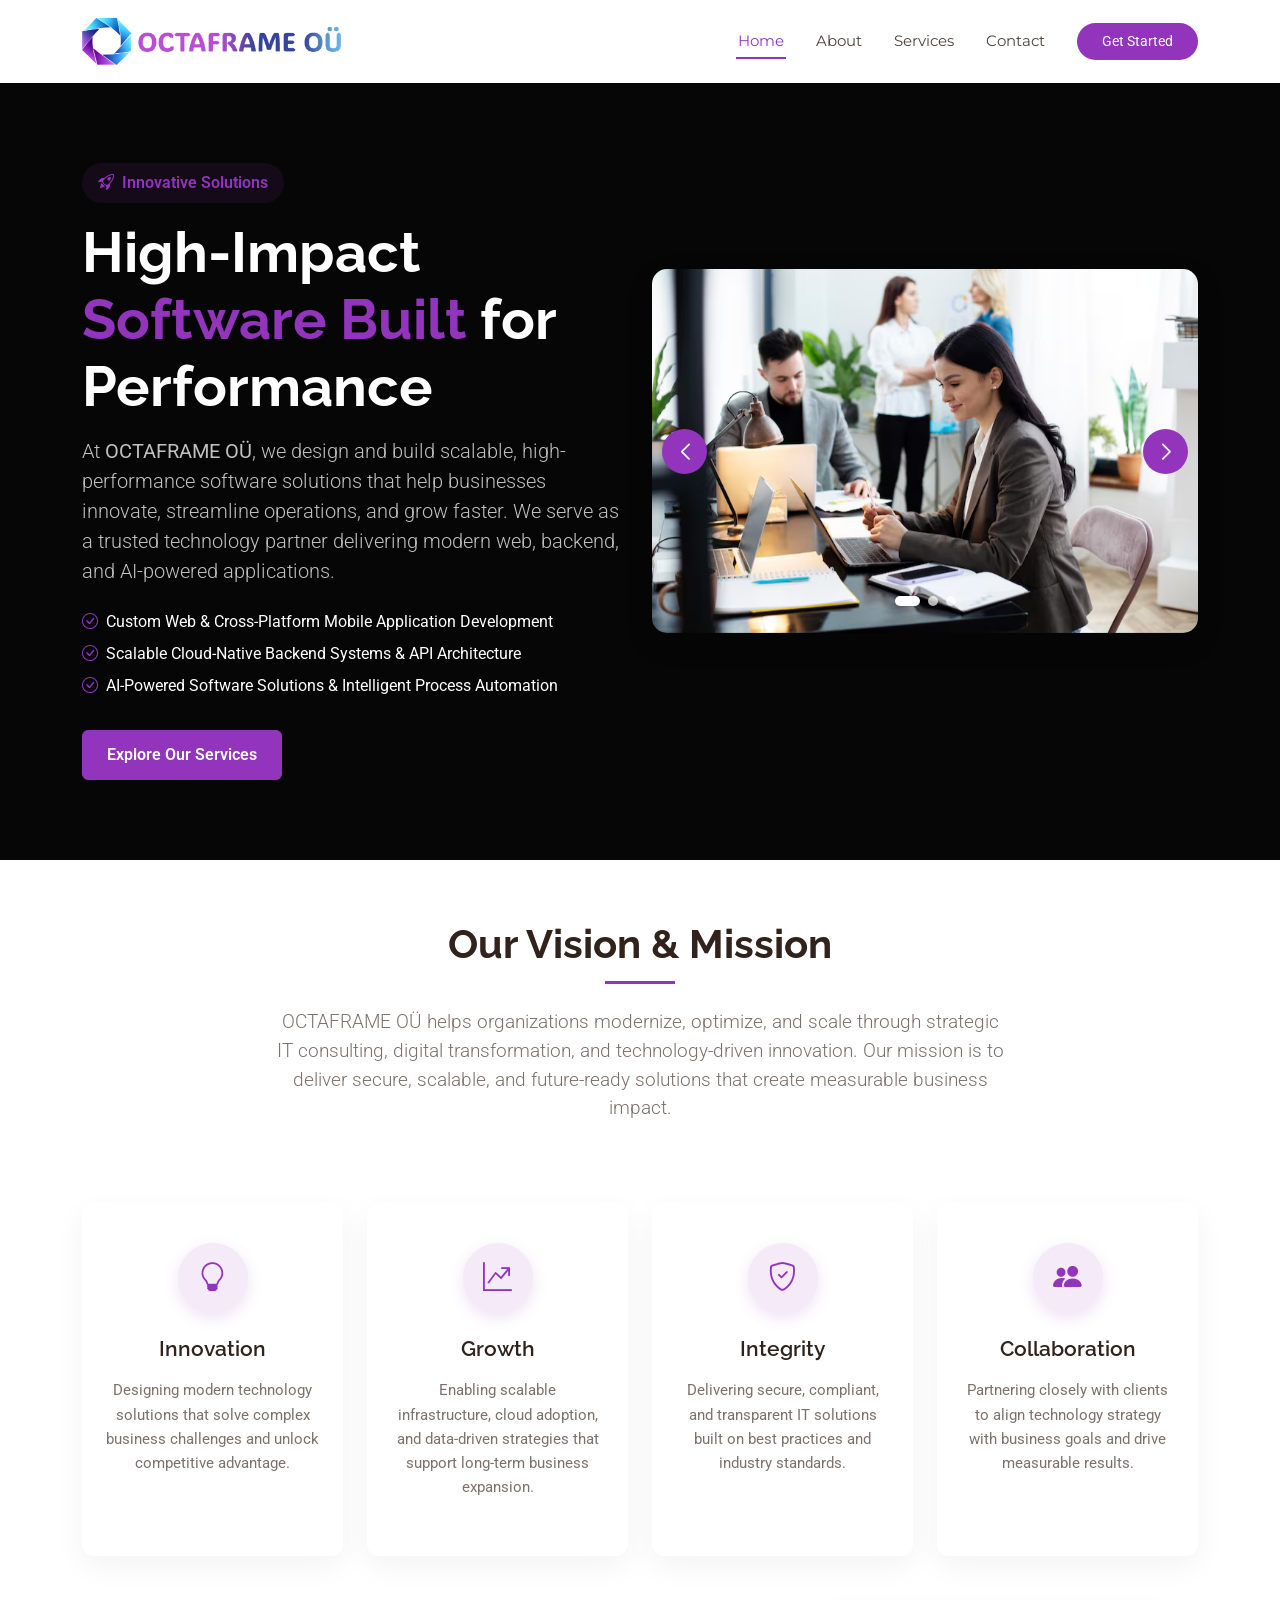
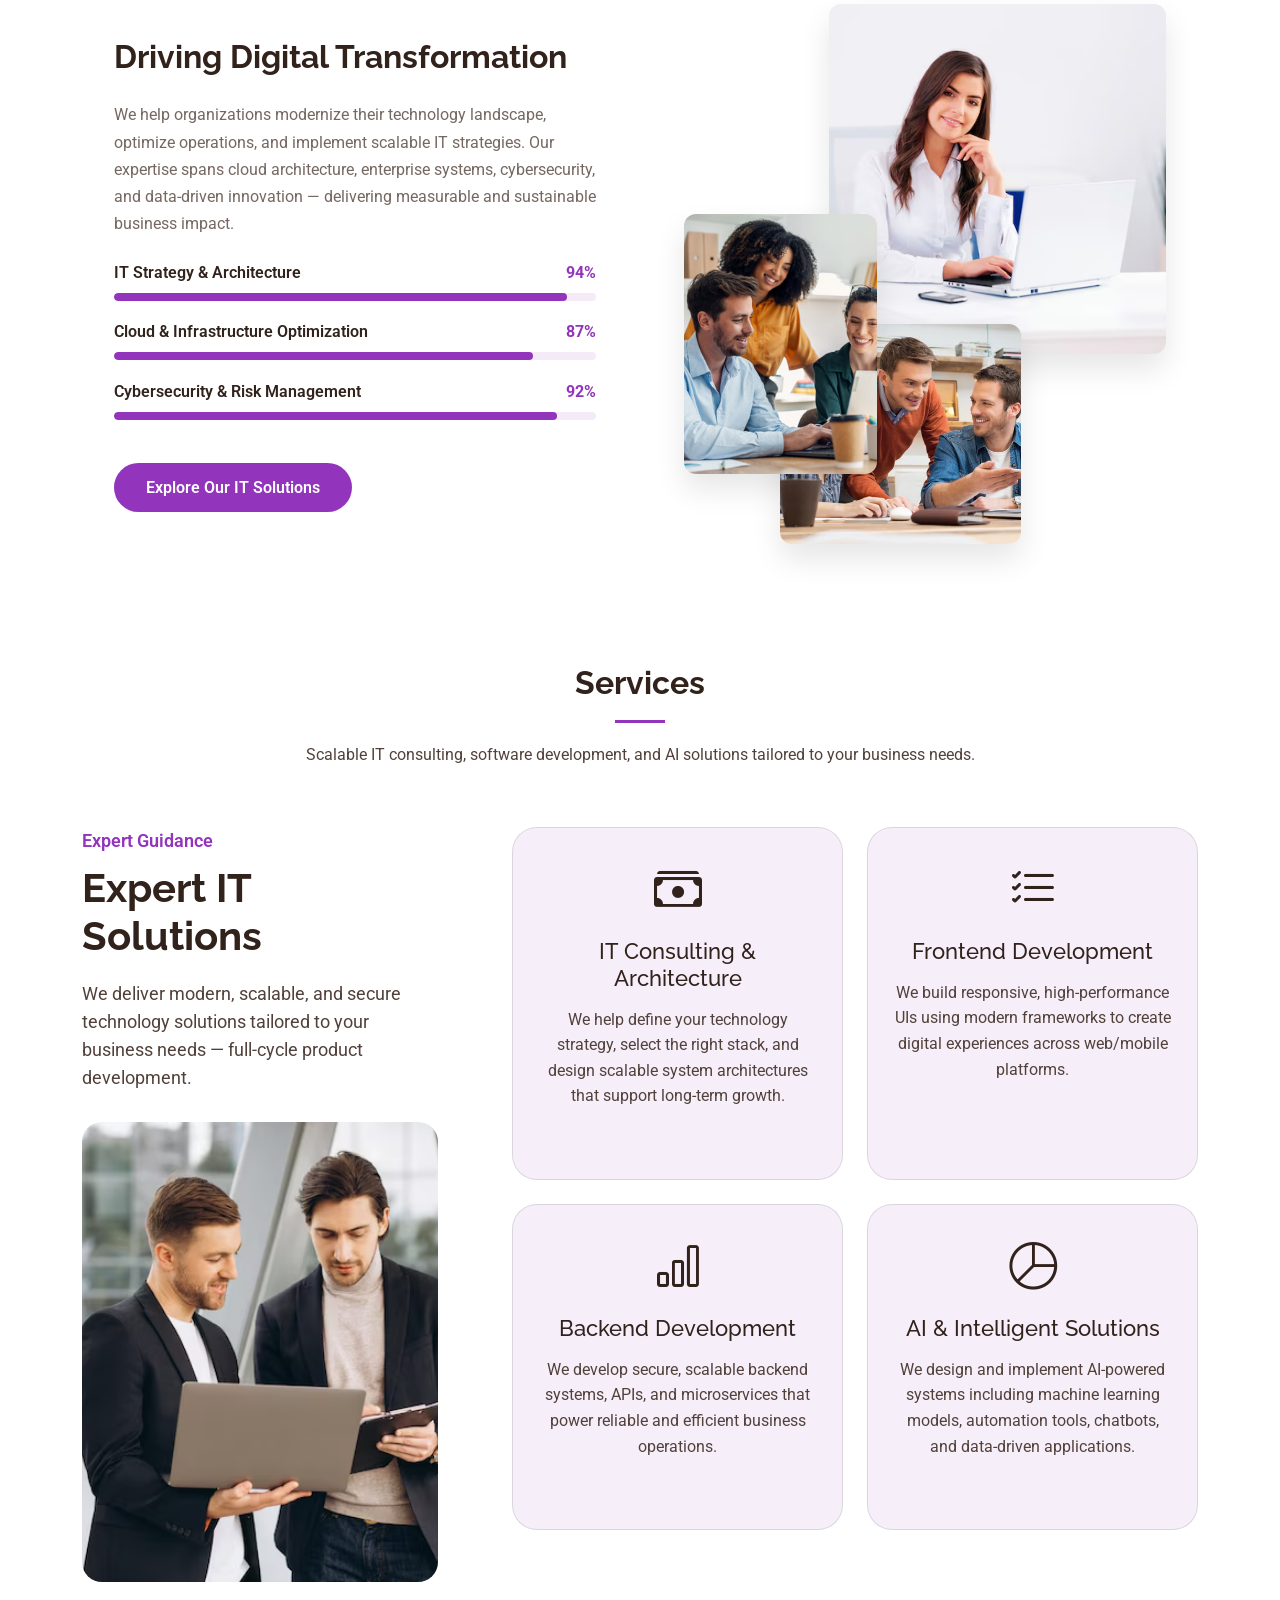
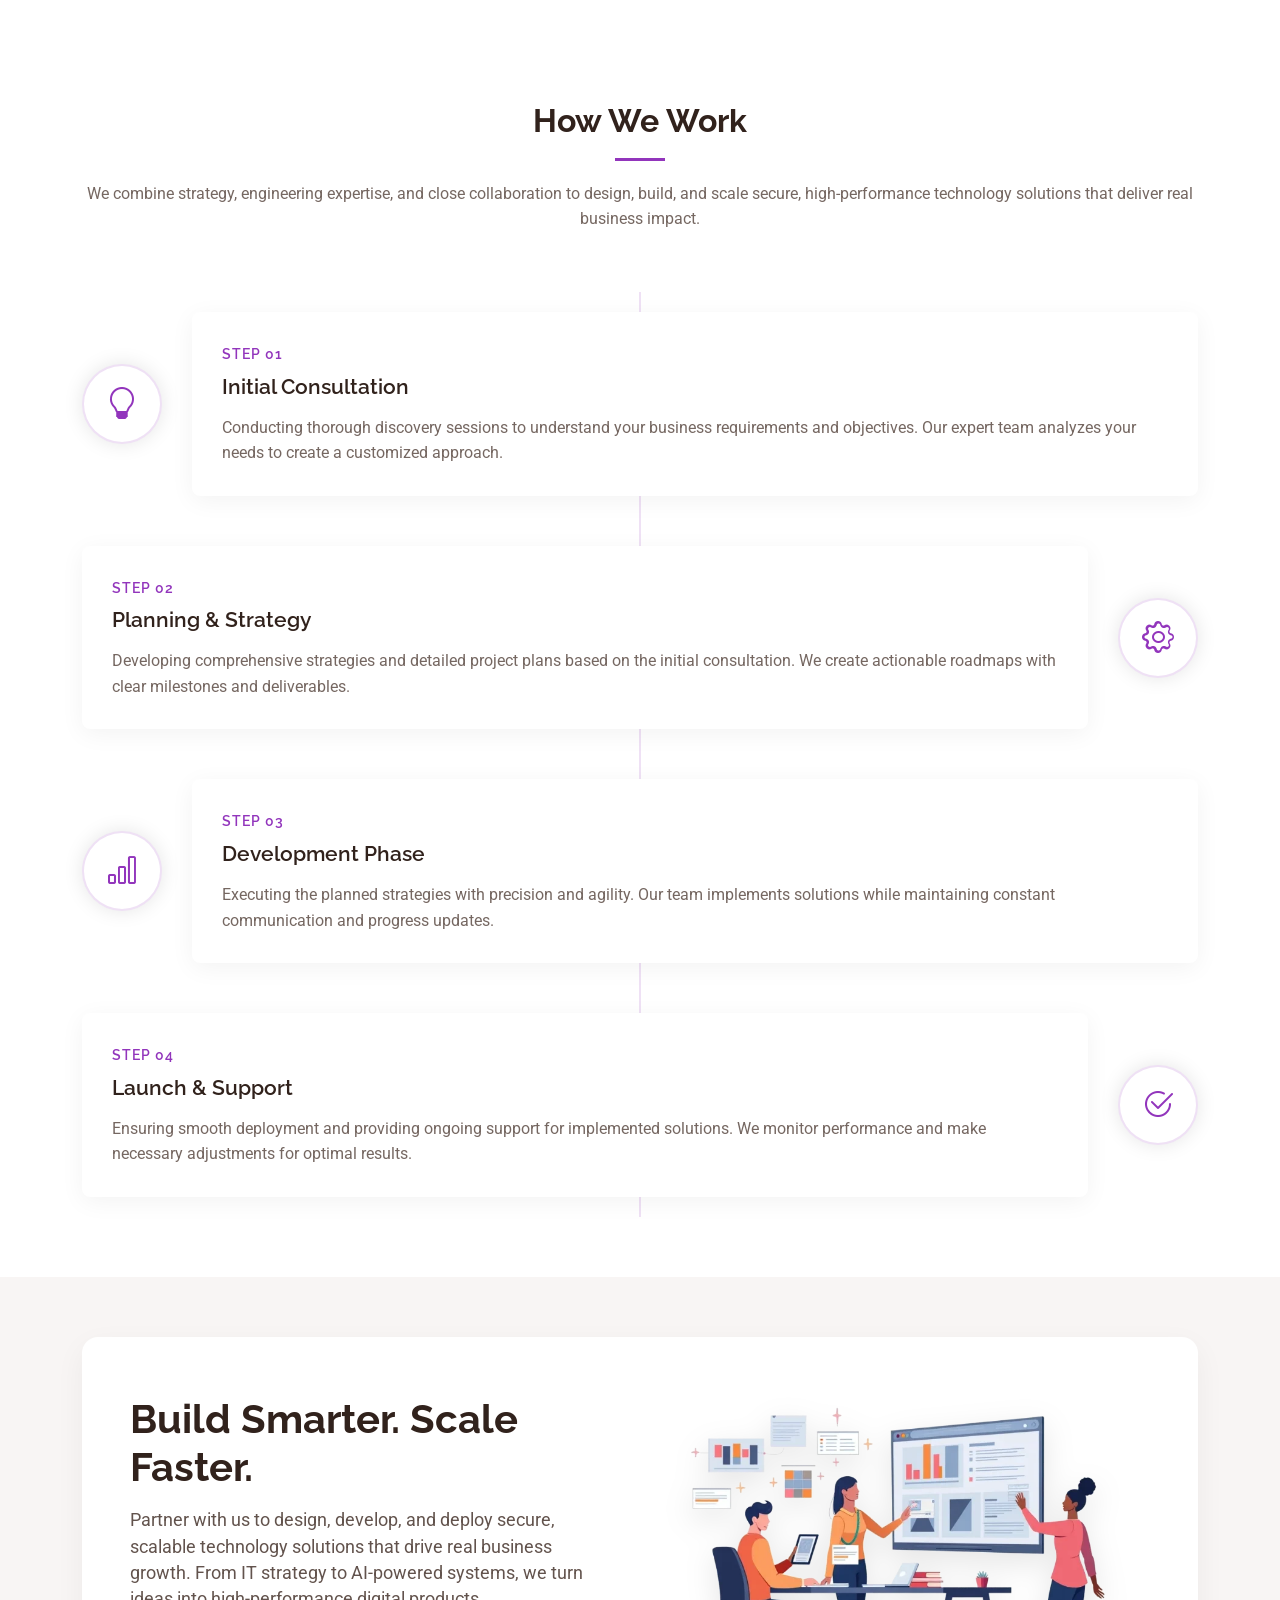
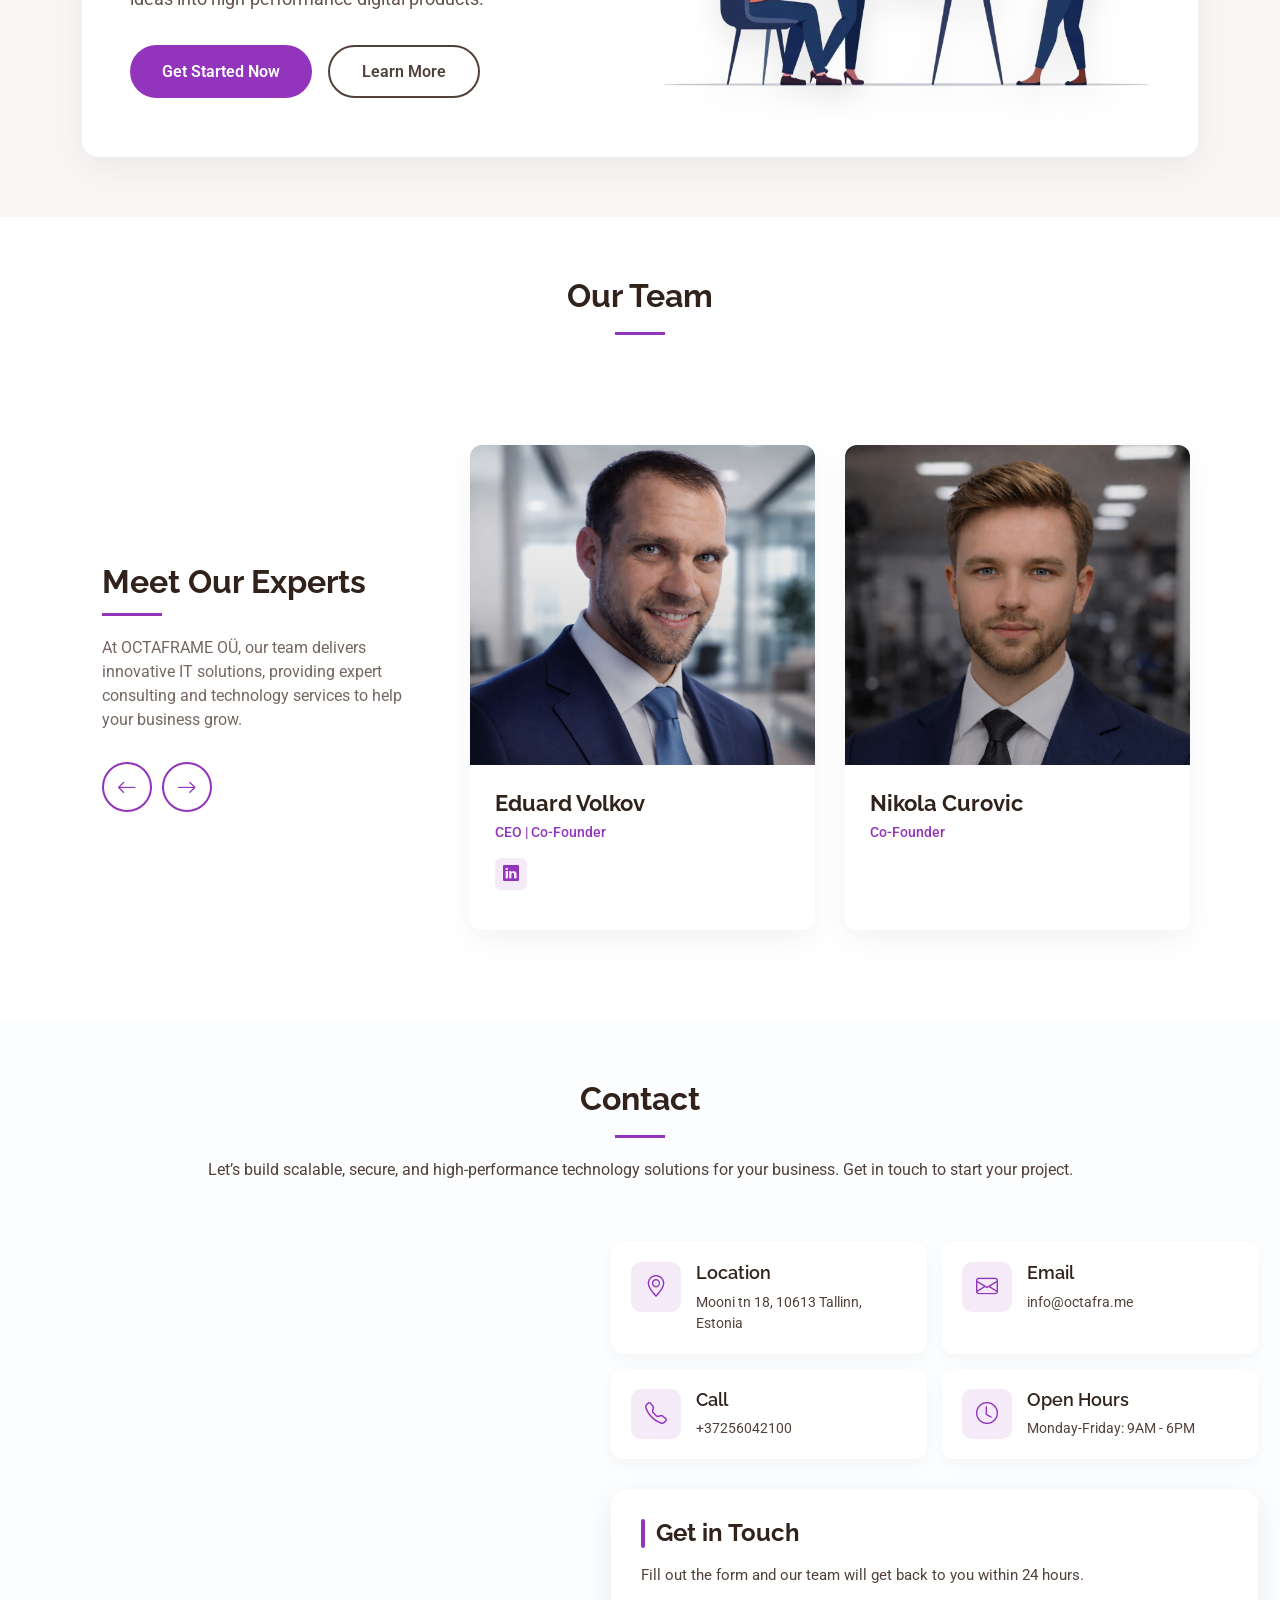
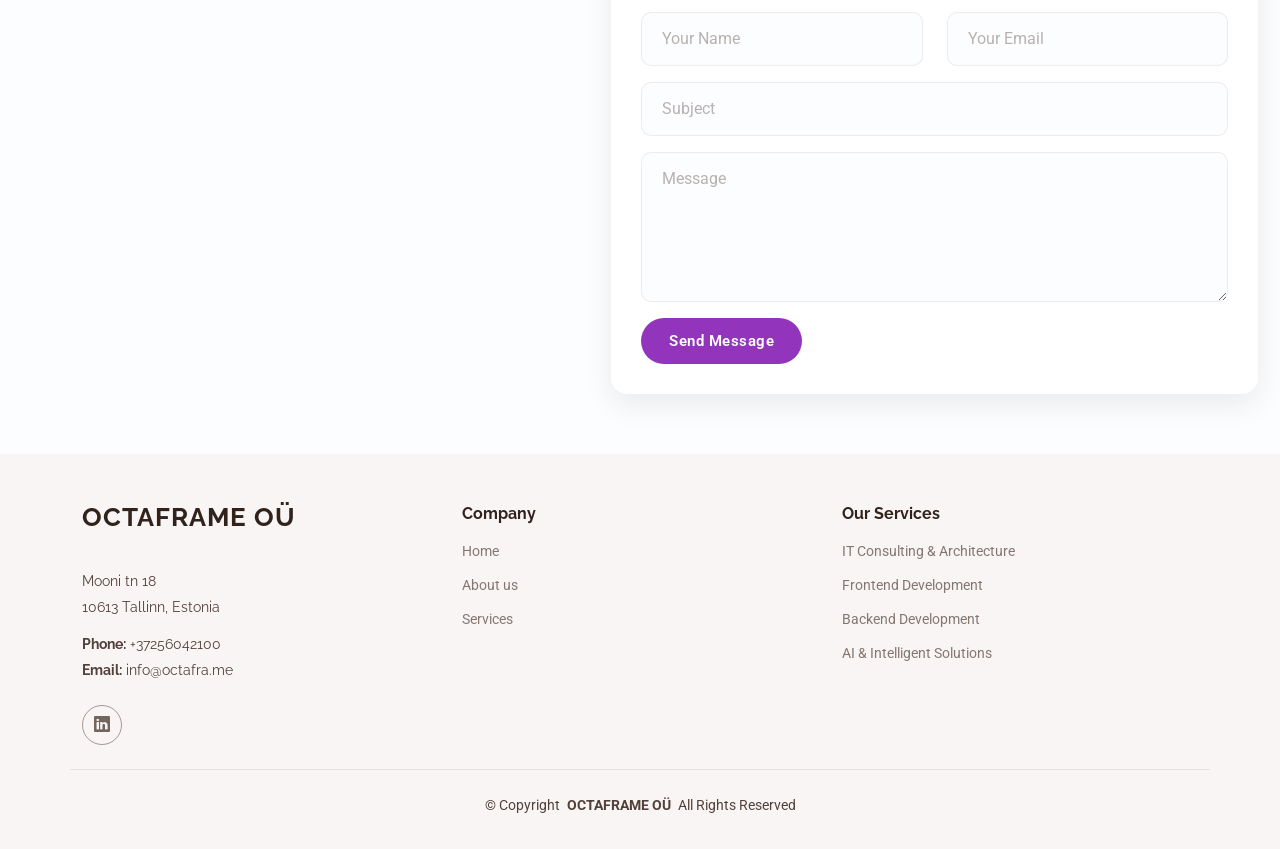
==== commit 315e3fe9: "update" ====
--- a/index.html
+++ b/index.html
@@ -105,22 +105,46 @@
             </div>
           </div>
           <div class="col-lg-6">
-            <div class="hero-image-wrapper" data-aos="fade-up" data-aos-delay="300">
-              <img src="assets/img/about/about-square-13.webp" alt="" class="img-fluid hero-image">
-              <!-- <div class="stat-card top-right">
-                <div class="stat-value">95%</div>
-                <div class="stat-label">Client Satisfaction Score</div>
-                <div class="stat-icon">
-                  <i class="bi bi-graph-up-arrow"></i>
-                </div>
-              </div>
-              <div class="stat-card bottom-left">
-                <div class="stat-value">45+</div>
-                <div class="stat-label">Successful Projects Completed</div>
-                <div class="stat-icon">
-                  <i class="bi bi-graph-up"></i>
-                </div>
-              </div> -->
+            <div style="padding: 0" class="hero-image-wrapper service-details" data-aos="fade-up" data-aos-delay="300">
+              <div class="service-content">
+                <div class="image-gallery" data-aos="zoom-in" data-aos-delay="100">
+                  <div class="service-details-slider swiper init-swiper">
+                    <script type="application/json" class="swiper-config">
+                    {
+                      "loop": true,
+                      "speed": 800,
+                      "autoplay": {
+                        "delay": 5000
+                      },
+                      "slidesPerView": 1,
+                      "navigation": {
+                        "nextEl": ".swiper-button-next",
+                        "prevEl": ".swiper-button-prev"
+                      },
+                      "pagination": {
+                        "el": ".swiper-pagination",
+                        "type": "bullets",
+                        "clickable": true
+                      }
+                    }
+                    </script>
+                    <div class="swiper-wrapper align-items-center">
+                      <div class="swiper-slide">
+                        <img src="assets/img/services/services-5.webp" alt="" class="img-fluid" loading="lazy">
+                      </div>
+                      <div class="swiper-slide">
+                        <img src="assets/img/services/services-6.webp" alt="" class="img-fluid" loading="lazy">
+                      </div>
+                      <div class="swiper-slide">
+                        <img src="assets/img/services/services-8.webp" alt="" class="img-fluid" loading="lazy">
+                      </div>
+                    </div>
+                    <div class="swiper-pagination"></div>
+                    <div class="swiper-button-next"></div>
+                    <div class="swiper-button-prev"></div>
+                  </div>
+                </div>
+              </div>
             </div>
           </div>
         </div>
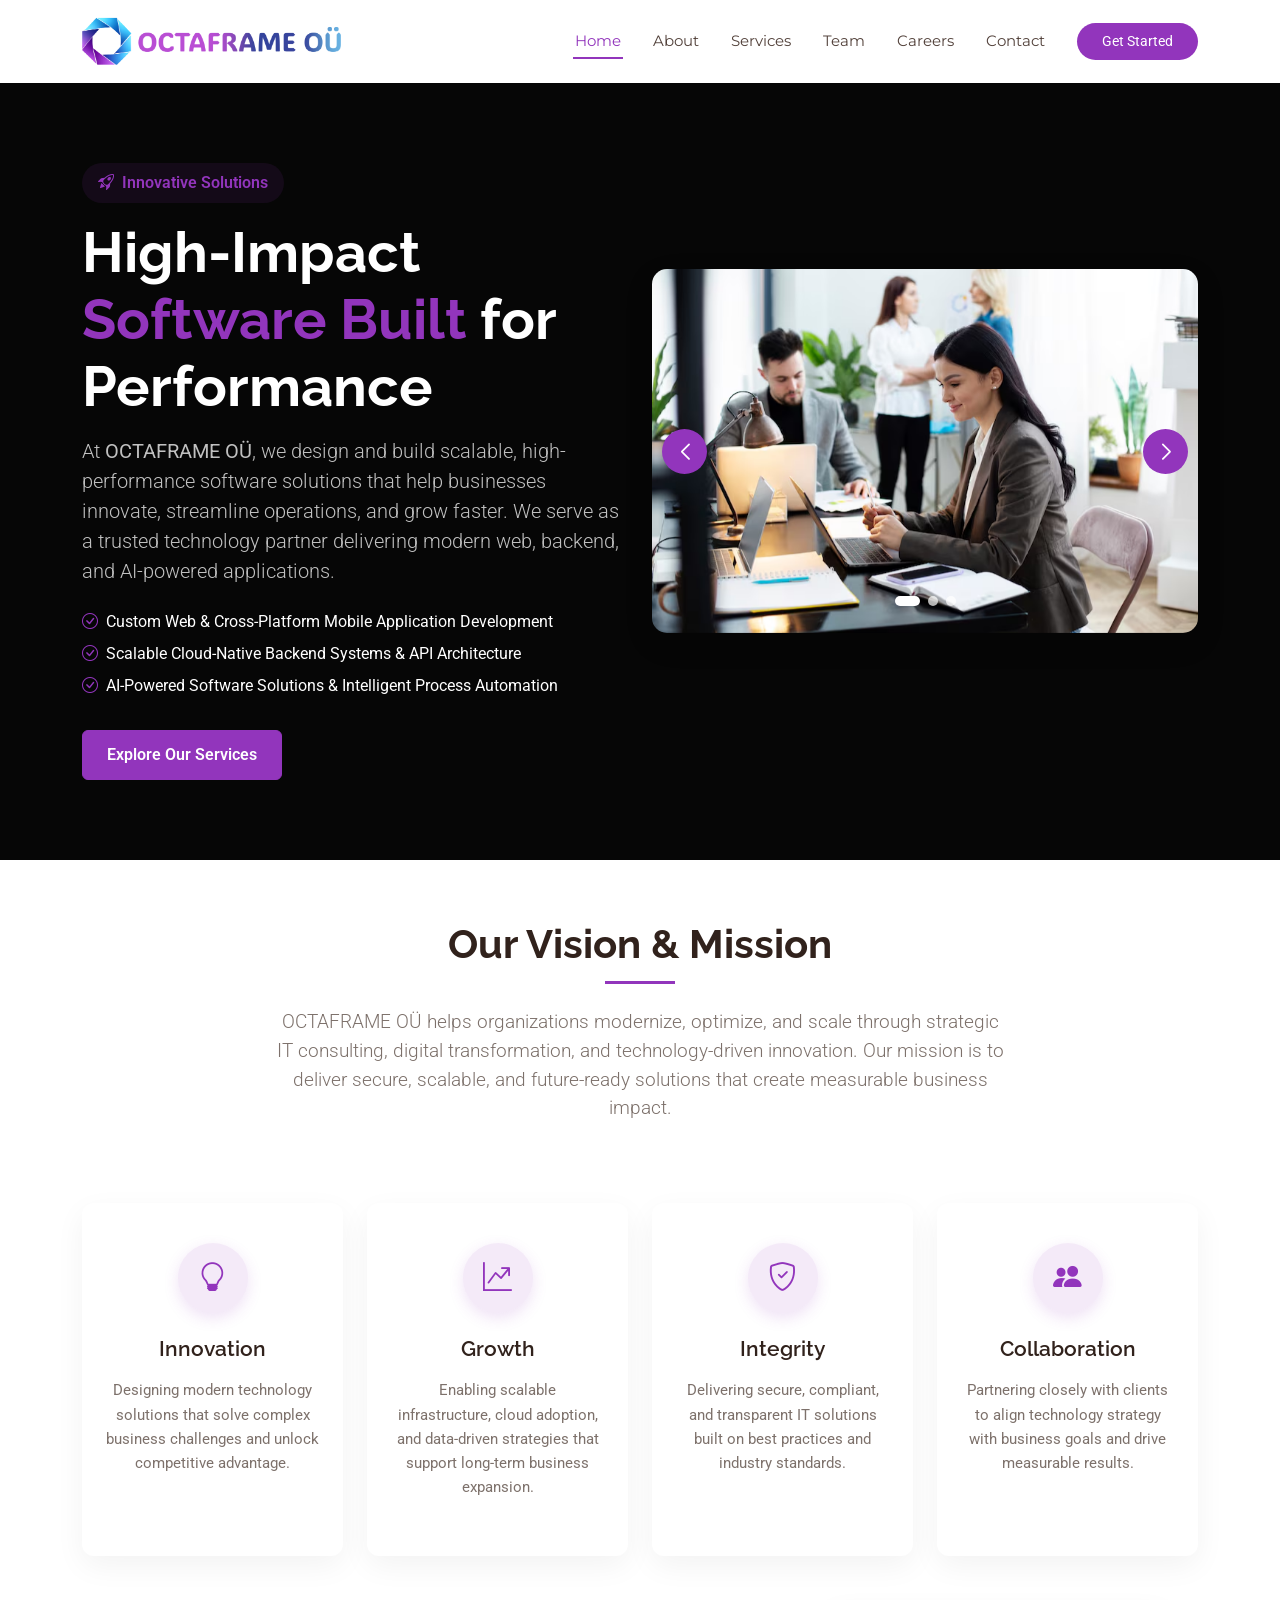
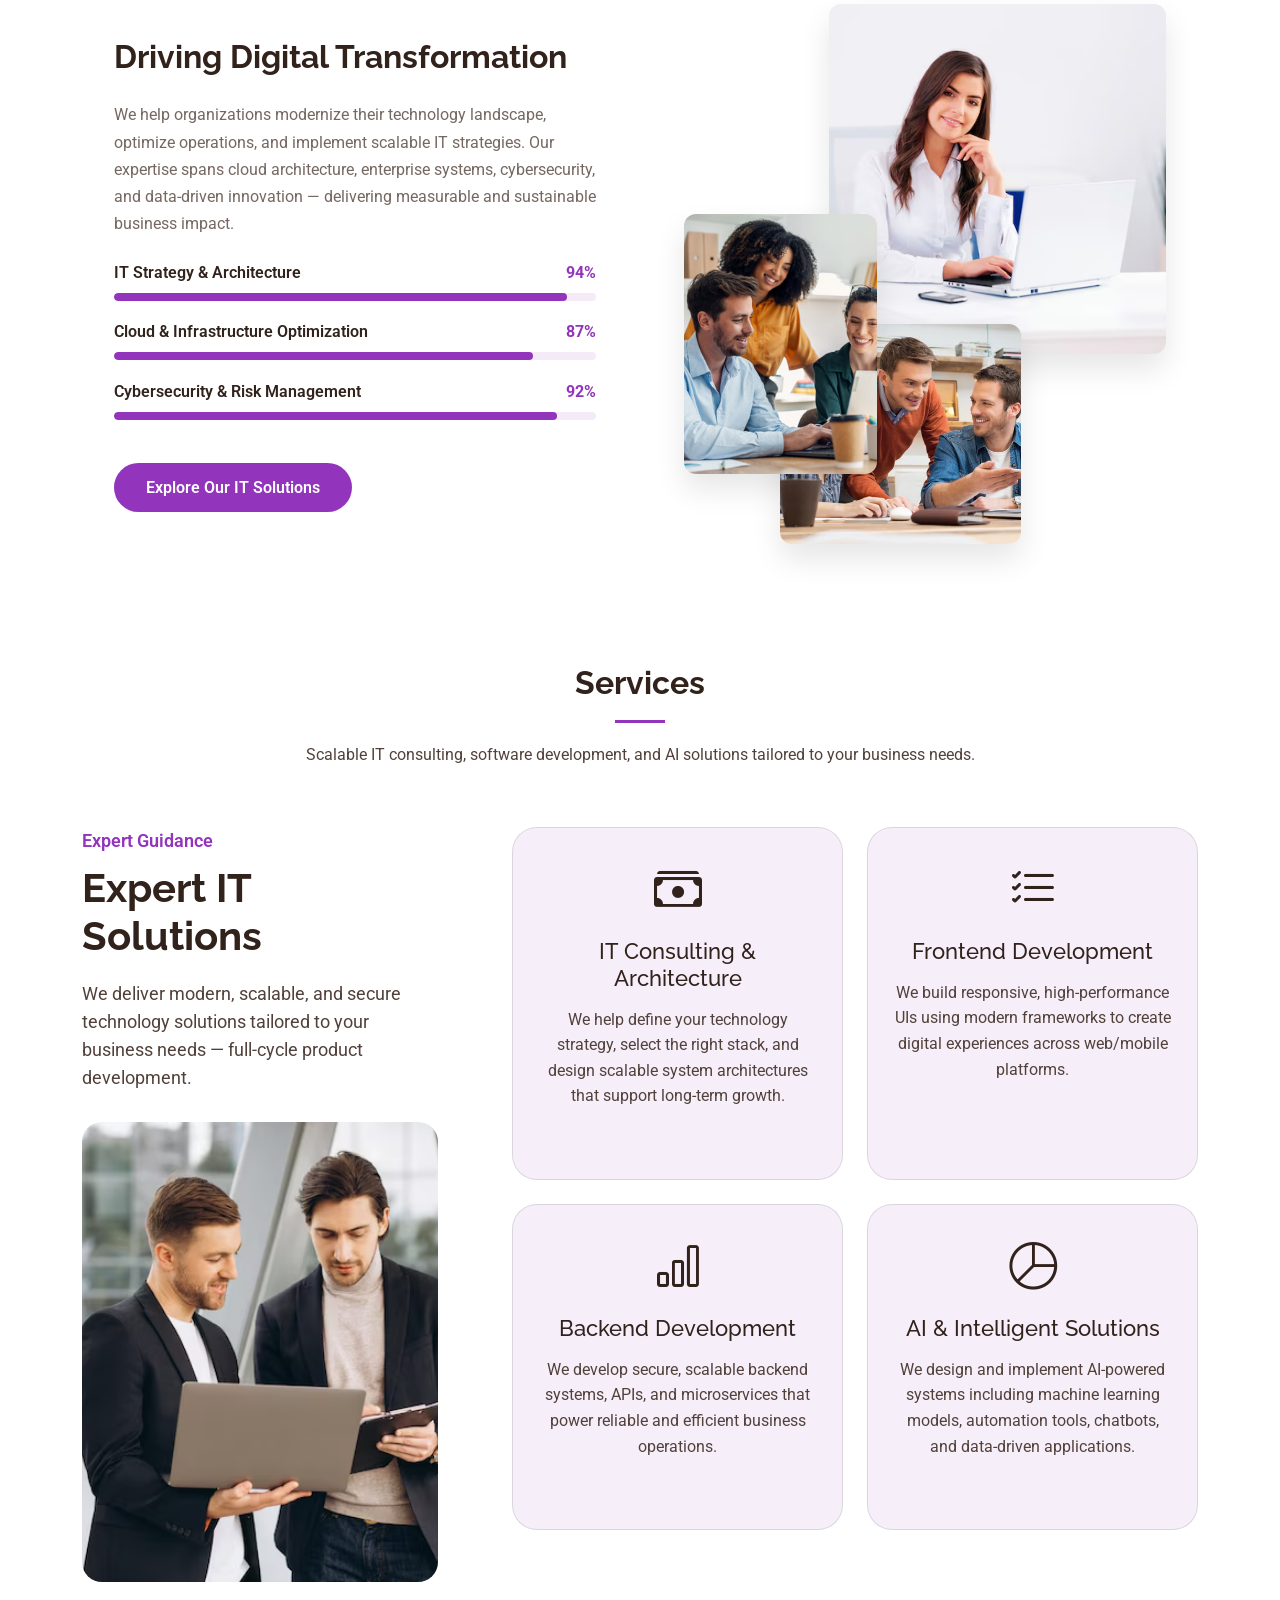
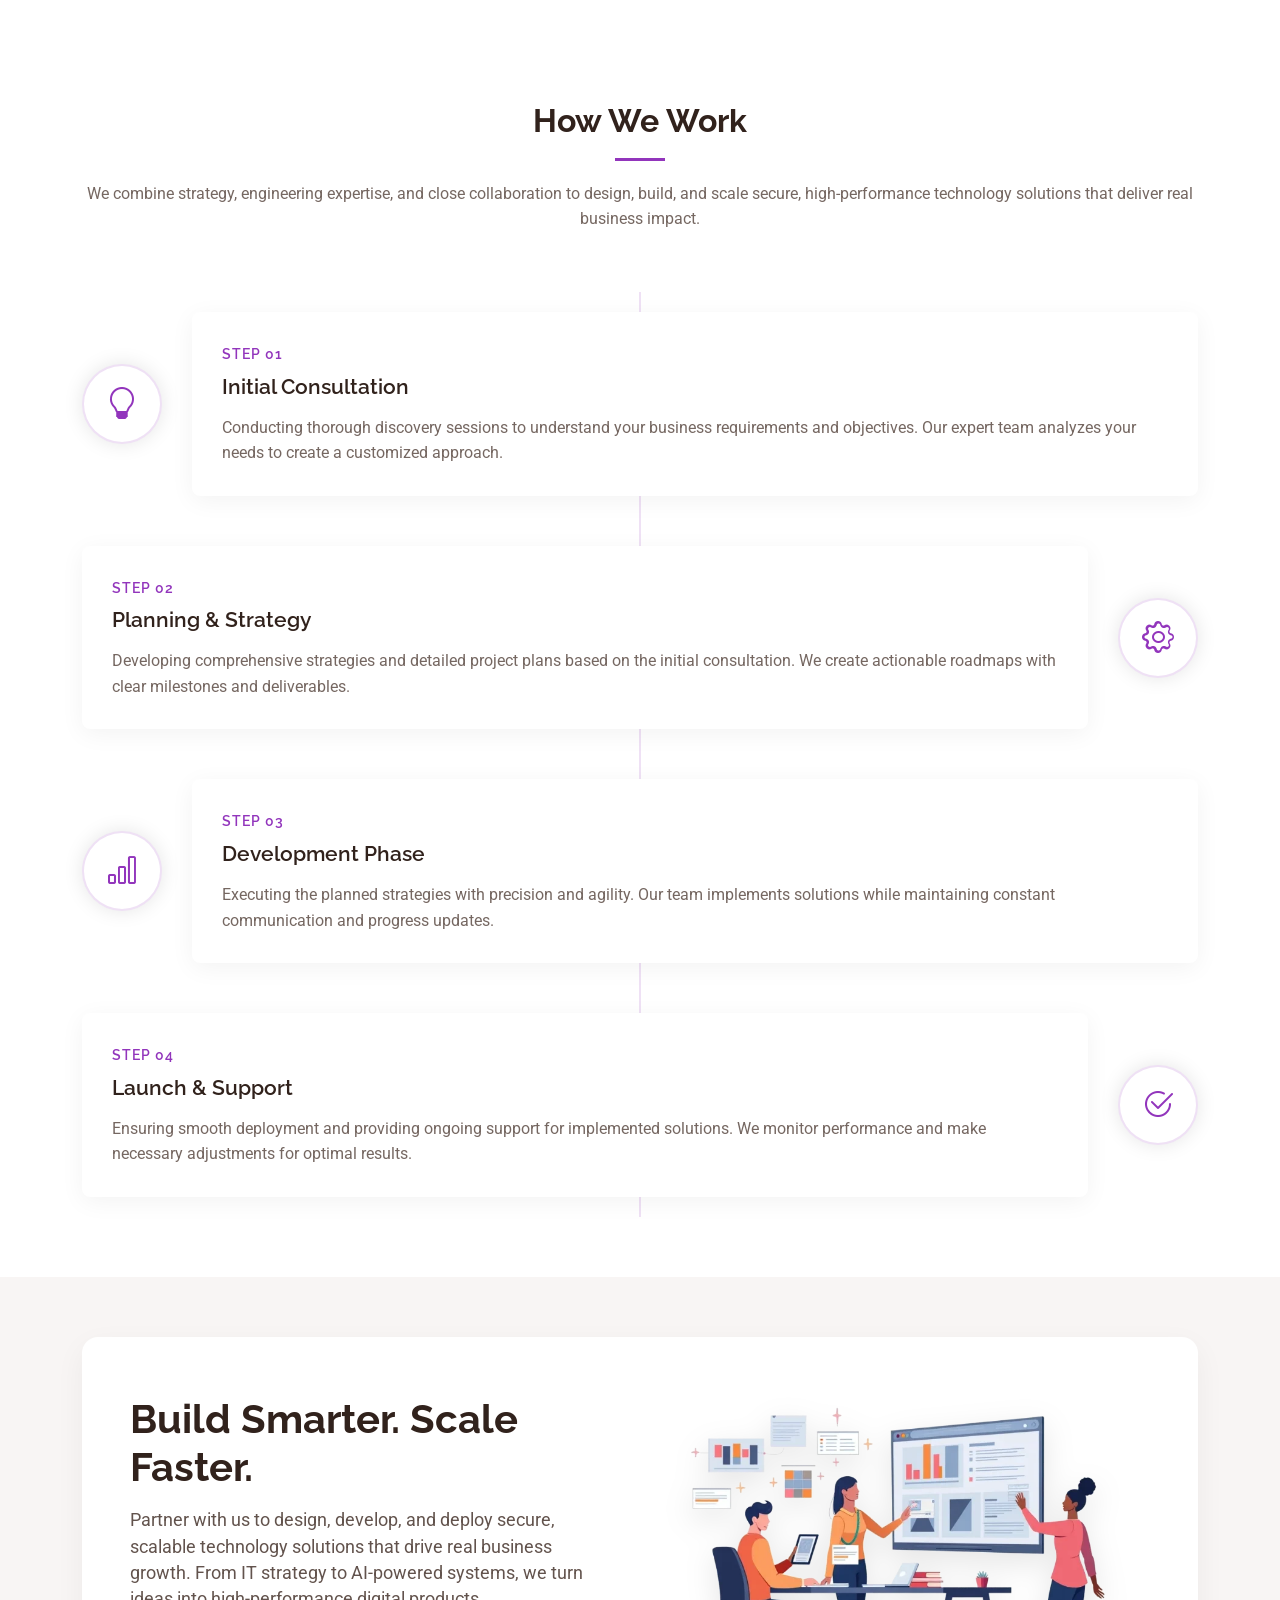
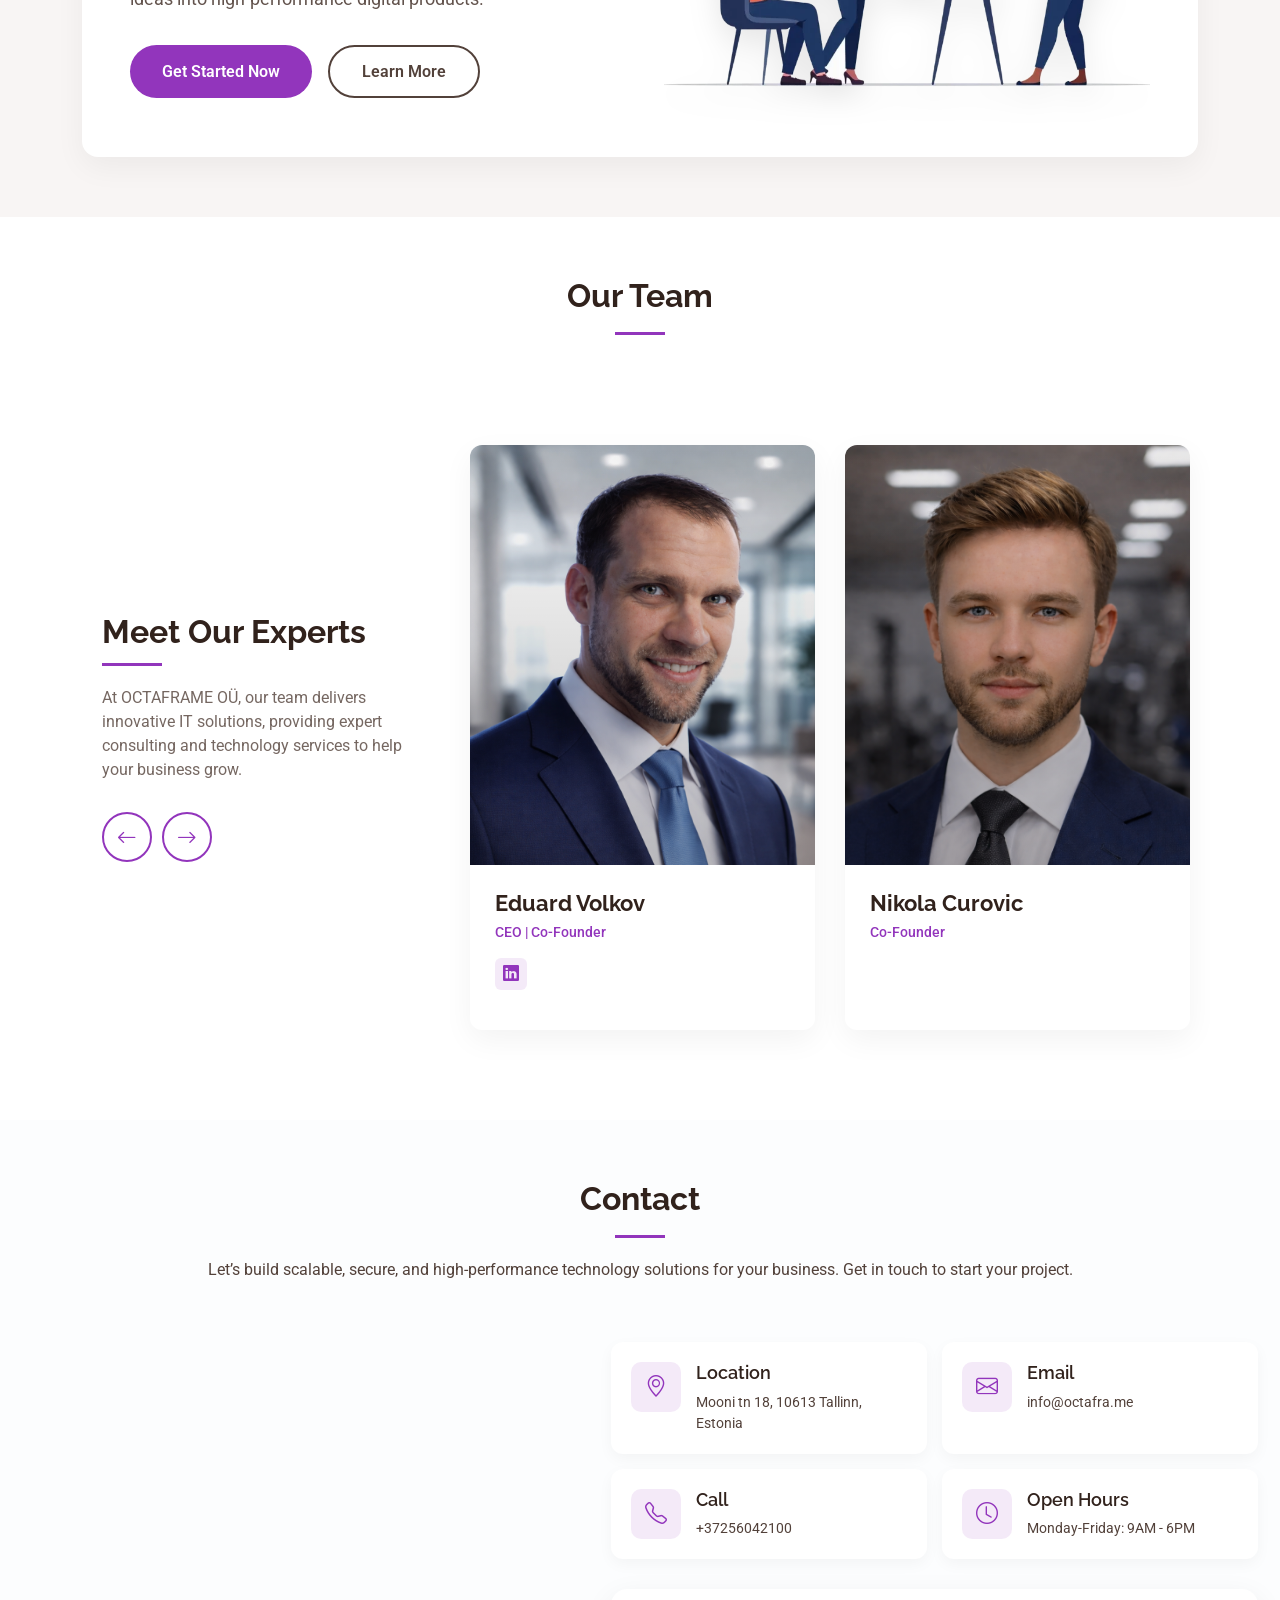
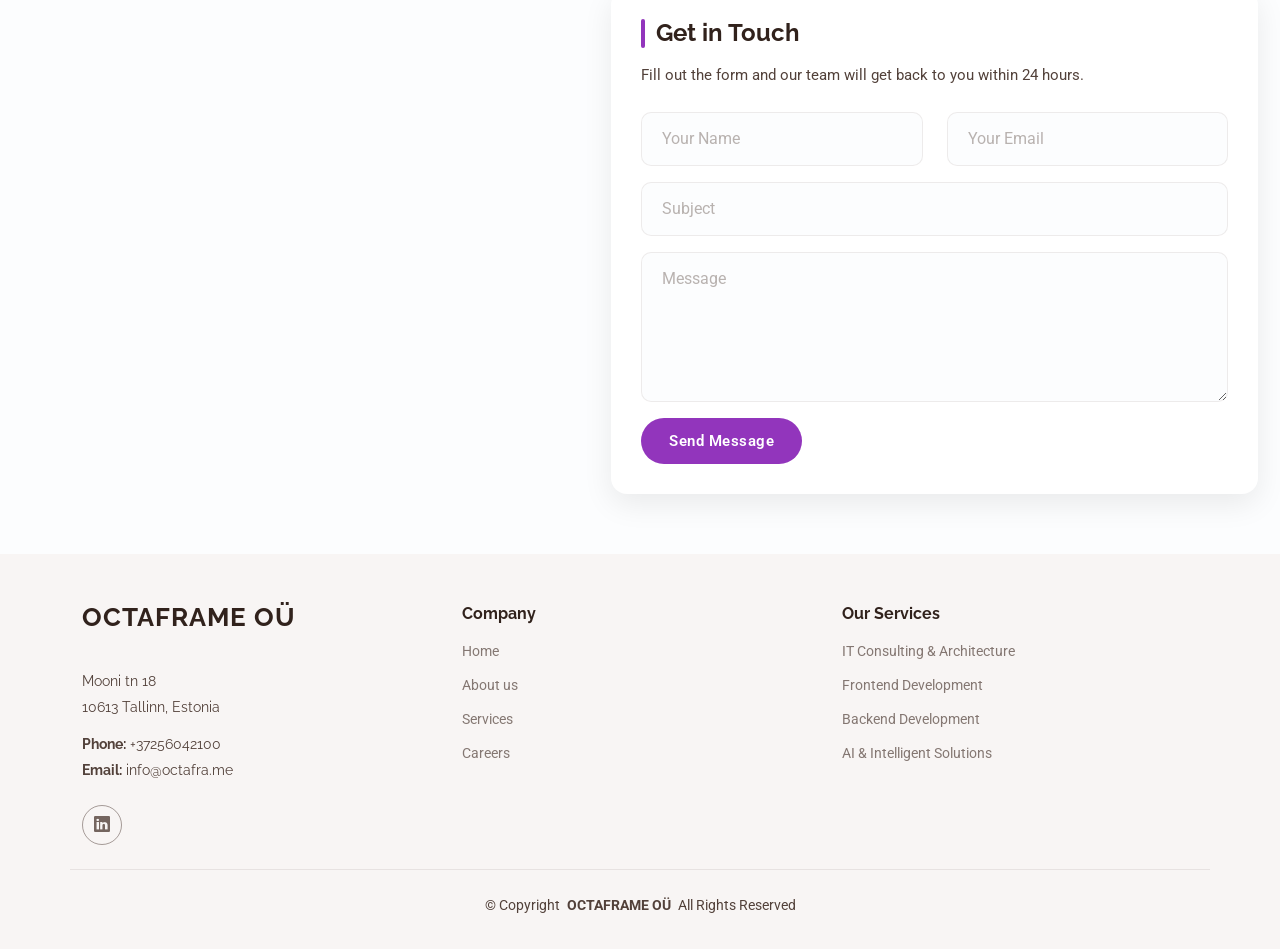
==== commit b962b451: "add careers page" ====
--- a/index.html
+++ b/index.html
@@ -50,7 +50,8 @@
           <li><a href="#hero" class="active">Home</a></li>
           <li><a href="#about">About</a></li>
           <li><a href="#services">Services</a></li>
-          <!-- <li><a href="#team">Team</a></li> -->
+          <li><a href="#team">Team</a></li>
+          <li><a href="careers.html">Careers</a></li>
           <!-- <li class="dropdown"><a href="#"><span>Dropdown</span> <i class="bi bi-chevron-down toggle-dropdown"></i></a>
             <ul>
               <li><a href="#">Dropdown 1</a></li>
@@ -791,6 +792,7 @@
             <li><a href="#">Home</a></li>
             <li><a href="#about">About us</a></li>
             <li><a href="#services">Services</a></li>
+            <li><a href="careers.html">Careers</a></li>
           </ul>
         </div>
 
--- a/assets/css/main.css
+++ b/assets/css/main.css
@@ -164,6 +164,41 @@
   margin: 0;
   font-weight: 600;
   color: var(--heading-color);
+}
+
+.read-more-btn {
+  color: var(--contrast-color);
+  background: var(--accent-color);
+  font-size: 14px;
+  padding: 8px 25px;
+  border-radius: 50px;
+  transition: 0.3s;
+  border: none;
+}
+
+.read-more-btn:hover {
+  color: var(--contrast-color);
+  background: color-mix(in srgb, var(--accent-color), transparent 15%);
+}
+
+.job-header {
+  display: flex;
+  align-items: center;
+}
+
+.job-header h3 {
+  margin-left: 16px !important;
+}
+
+.job-details, .job-details-item {
+  display: flex;
+  align-items: center;
+  margin-left: 20px;
+}
+
+.job-details-item i {
+  margin-right: 8px;
+  font-size: 16px !important;
 }
 
 .header .btn-getstarted,
@@ -2400,7 +2435,7 @@
 .team .member-card .member-image {
   position: relative;
   overflow: hidden;
-  height: 320px;
+  height: 420px;
 }
 
 .team .member-card .member-image:before {
@@ -2749,6 +2784,7 @@
   padding: 20px;
   display: flex;
   align-items: center;
+  justify-content: space-between;
   gap: 15px;
 }
 
@@ -2799,10 +2835,6 @@
 
 .service-details .service-sidebar .key-benefits {
   background: var(--surface-color);
-  border-radius: 15px;
-  padding: 30px;
-  margin-bottom: 30px;
-  box-shadow: 0 5px 25px rgba(0, 0, 0, 0.05);
 }
 
 .service-details .service-sidebar .key-benefits h4 {
@@ -2830,7 +2862,6 @@
 
 .service-details .service-sidebar .key-benefits ul li {
   display: flex;
-  align-items: center;
   margin-bottom: 15px;
   color: color-mix(in srgb, var(--default-color), transparent 15%);
 }
